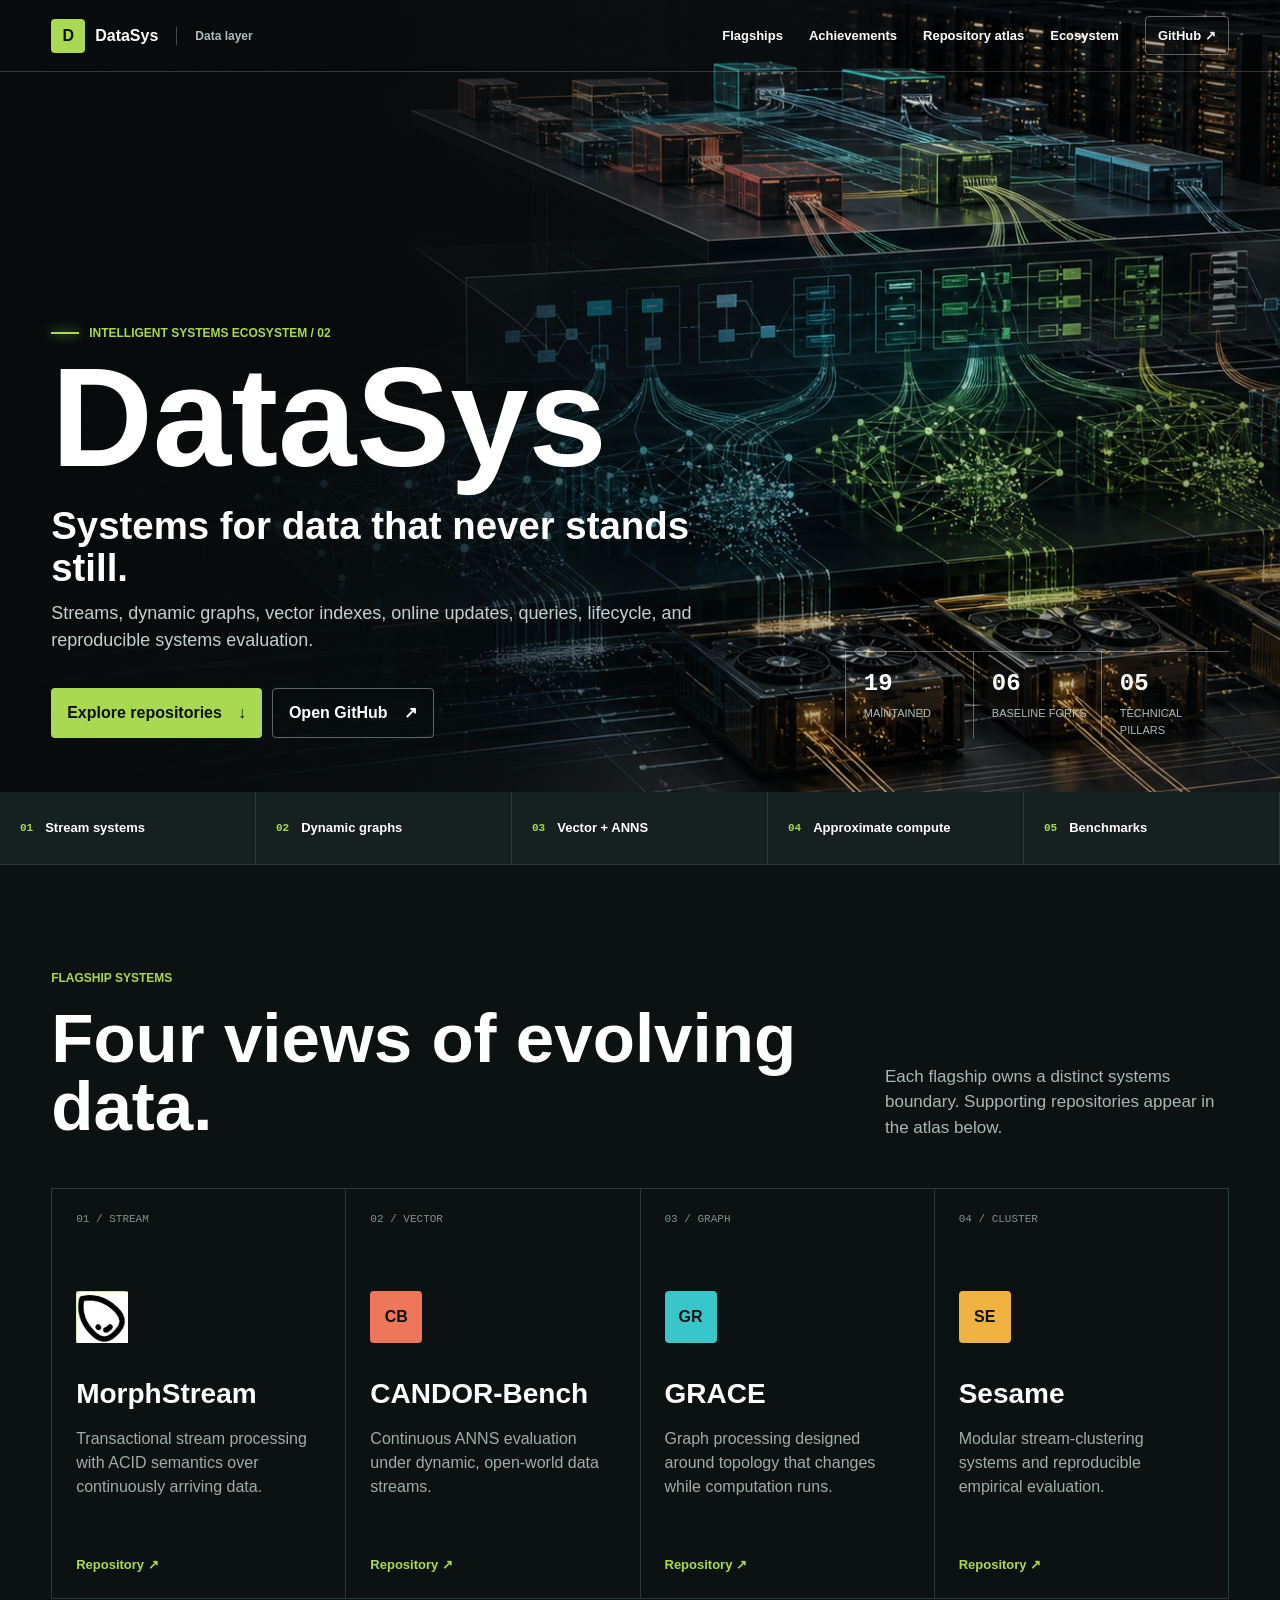
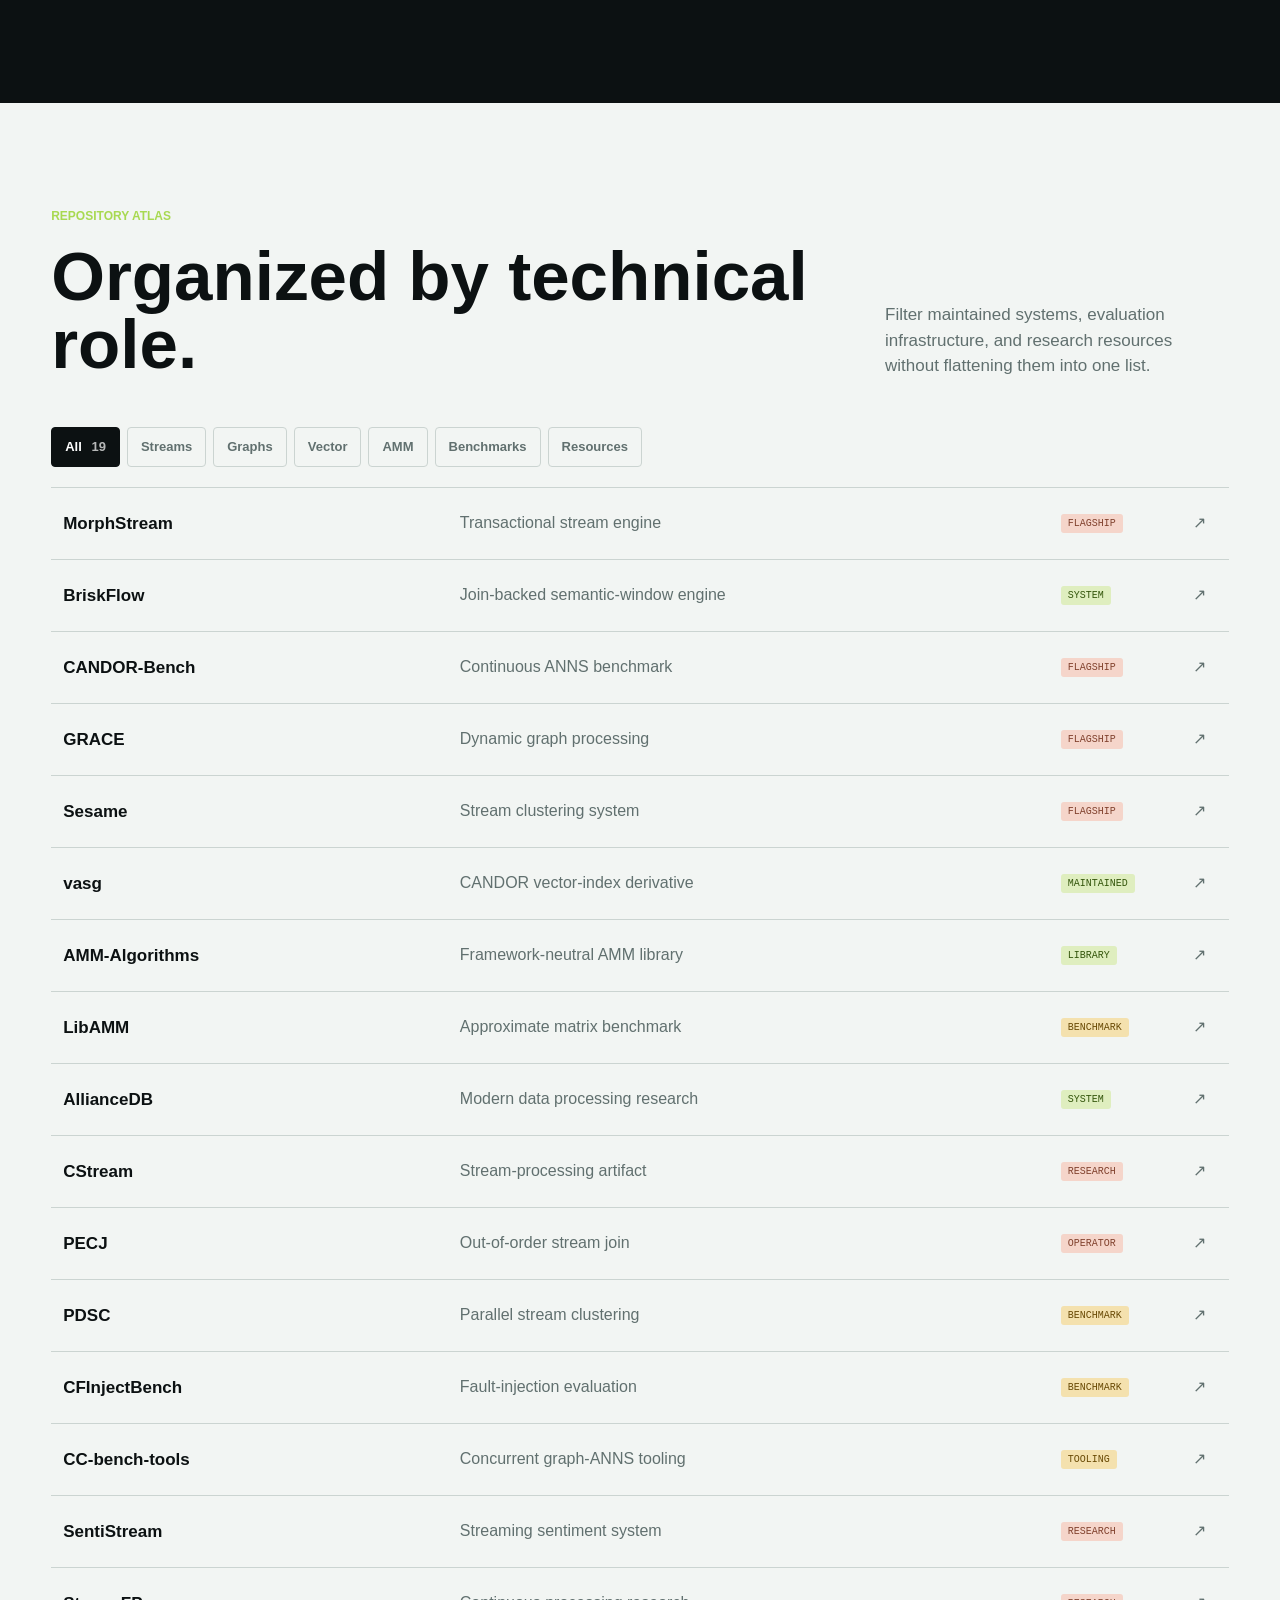
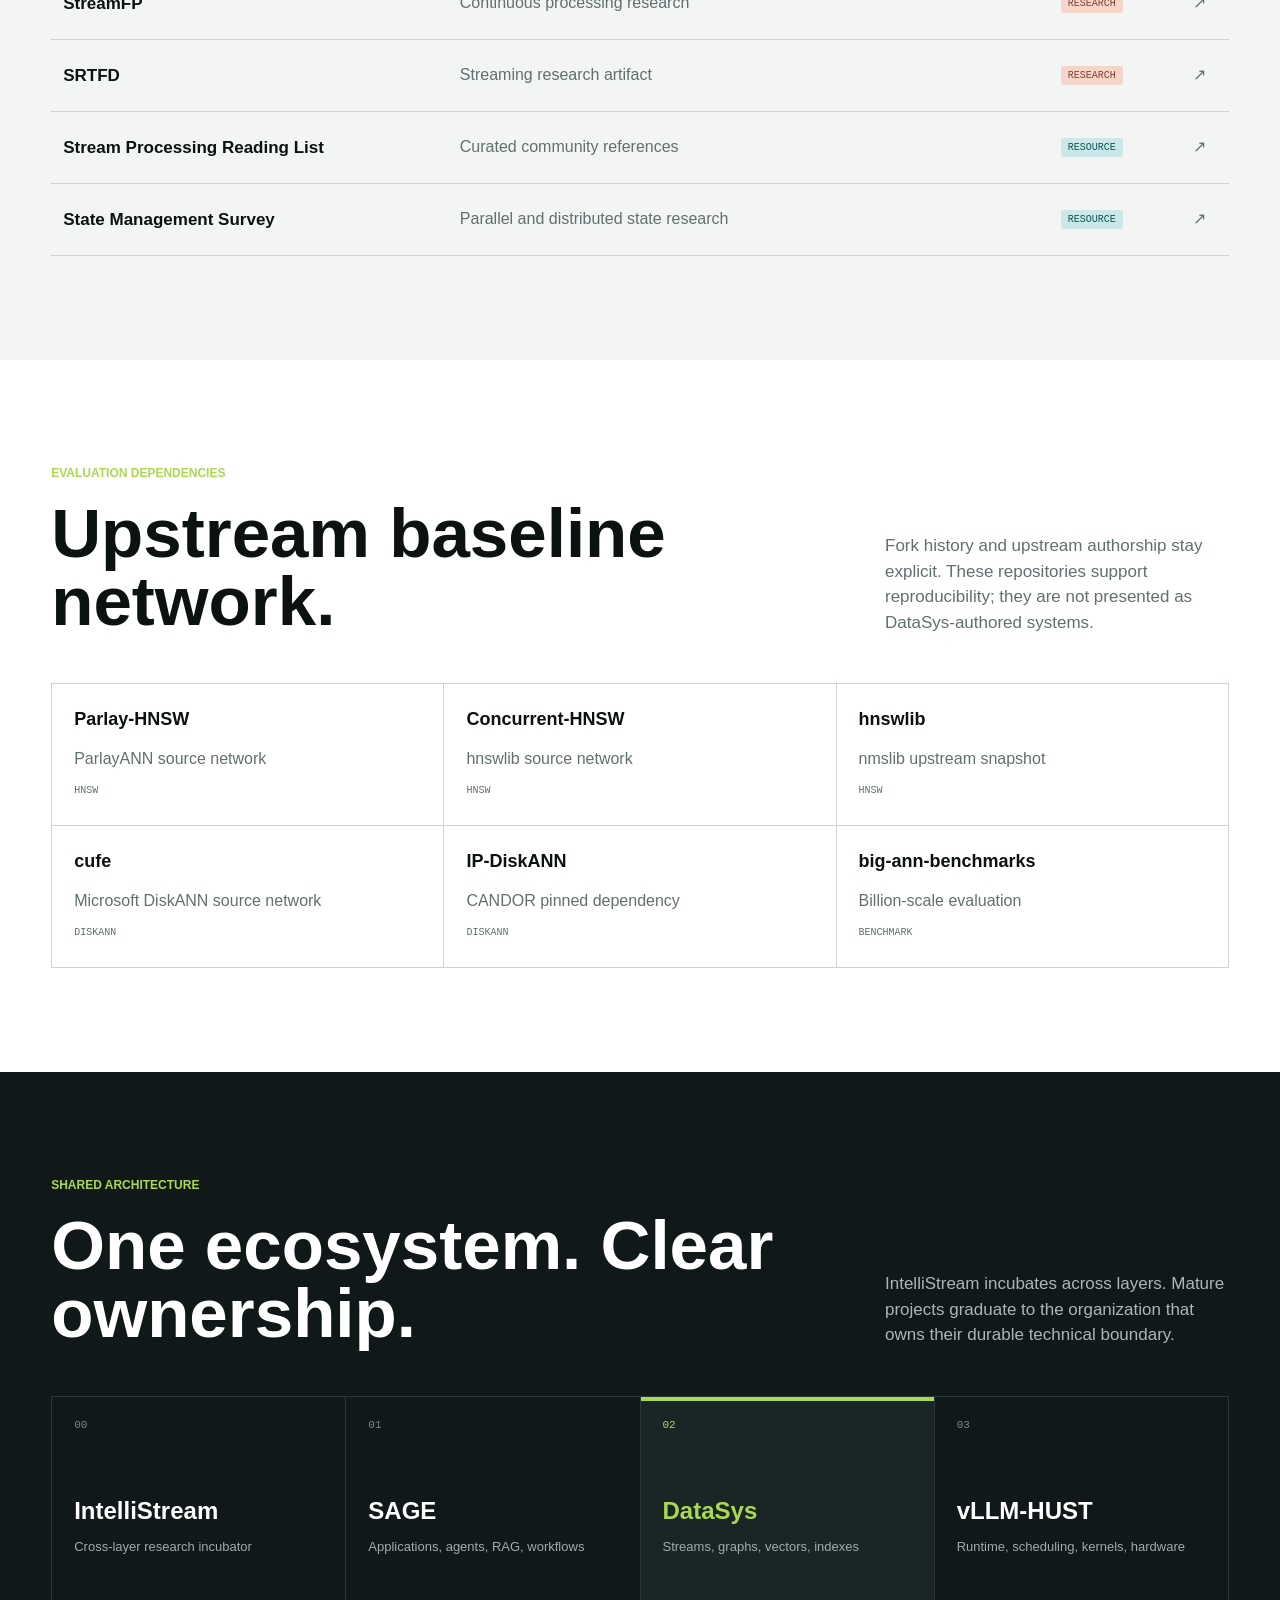
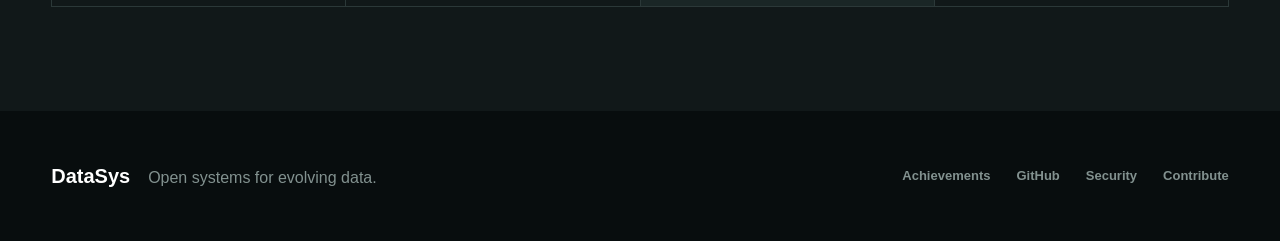
==== index.html @ 18f5db23 "feat: publish DataSys achievements" ====
<!doctype html>
<html lang="en">
<head>
  <meta charset="utf-8">
  <meta name="viewport" content="width=device-width, initial-scale=1">
  <meta name="description" content="DataSys develops open-source systems for continuously evolving data.">
  <meta property="og:url" content="https://datasys.sage.org.ai/">
  <meta property="og:image" content="https://datasys.sage.org.ai/assets/ecosystem-infrastructure.png">
  <title>DataSys | Systems for Evolving Data</title>
  <link rel="canonical" href="https://datasys.sage.org.ai/">
  <link rel="icon" href="favicon.svg" type="image/svg+xml">
  <link rel="stylesheet" href="styles.css?v=20260723">
</head>
<body class="portal portal-datasys">
  <header class="site-header">
    <a class="brand" href="#top" aria-label="DataSys home">
      <span class="brand-mark" aria-hidden="true">D</span>
      <span>DataSys</span>
      <small>Data layer</small>
    </a>
    <nav aria-label="Primary navigation">
      <a href="#flagships">Flagships</a>
      <a href="./achievements.html">Achievements</a>
      <a href="#directory">Repository atlas</a>
      <a href="#ecosystem">Ecosystem</a>
      <a class="nav-action" href="https://github.com/DataSysResearch">GitHub <span aria-hidden="true">↗</span></a>
    </nav>
  </header>

  <main id="top">
    <section class="hero" aria-labelledby="page-title">
      <img class="hero-media" src="assets/ecosystem-infrastructure.png" alt="" width="1944" height="809">
      <div class="hero-shade"></div>
      <div class="hero-copy">
        <p class="signal"><span></span> Intelligent systems ecosystem / 02</p>
        <h1 id="page-title">DataSys</h1>
        <p class="hero-kicker">Systems for data that never stands still.</p>
        <p class="hero-summary">Streams, dynamic graphs, vector indexes, online updates, queries, lifecycle, and reproducible systems evaluation.</p>
        <div class="hero-actions">
          <a class="button button-primary" href="#directory">Explore repositories <span aria-hidden="true">↓</span></a>
          <a class="button button-quiet" href="https://github.com/DataSysResearch">Open GitHub <span aria-hidden="true">↗</span></a>
        </div>
      </div>
      <dl class="hero-metrics" aria-label="Organization overview">
        <div><dt>19</dt><dd>maintained</dd></div>
        <div><dt>06</dt><dd>baseline forks</dd></div>
        <div><dt>05</dt><dd>technical pillars</dd></div>
      </dl>
    </section>

    <section class="scope-rail" aria-label="DataSys technical scope">
      <span data-code="01">Stream systems</span>
      <span data-code="02">Dynamic graphs</span>
      <span data-code="03">Vector + ANNS</span>
      <span data-code="04">Approximate compute</span>
      <span data-code="05">Benchmarks</span>
    </section>

    <section class="section section-dark" id="flagships">
      <div class="section-head">
        <div><p class="eyebrow">Flagship systems</p><h2>Four views of evolving data.</h2></div>
        <p>Each flagship owns a distinct systems boundary. Supporting repositories appear in the atlas below.</p>
      </div>
      <div class="flagship-grid">
        <a class="flagship" href="https://github.com/DataSysResearch/MorphStream">
          <span class="index">01 / STREAM</span>
          <div class="flagship-mark"><img src="assets/morphstream-logo.png" alt="" width="50" height="50"></div>
          <h3>MorphStream</h3>
          <p>Transactional stream processing with ACID semantics over continuously arriving data.</p>
          <span class="open">Repository ↗</span>
        </a>
        <a class="flagship" href="https://github.com/DataSysResearch/CANDOR-Bench">
          <span class="index">02 / VECTOR</span>
          <div class="flagship-mark">CB</div>
          <h3>CANDOR-Bench</h3>
          <p>Continuous ANNS evaluation under dynamic, open-world data streams.</p>
          <span class="open">Repository ↗</span>
        </a>
        <a class="flagship" href="https://github.com/DataSysResearch/GRACE">
          <span class="index">03 / GRAPH</span>
          <div class="flagship-mark">GR</div>
          <h3>GRACE</h3>
          <p>Graph processing designed around topology that changes while computation runs.</p>
          <span class="open">Repository ↗</span>
        </a>
        <a class="flagship" href="https://github.com/DataSysResearch/Sesame">
          <span class="index">04 / CLUSTER</span>
          <div class="flagship-mark">SE</div>
          <h3>Sesame</h3>
          <p>Modular stream-clustering systems and reproducible empirical evaluation.</p>
          <span class="open">Repository ↗</span>
        </a>
      </div>
    </section>

    <section class="section directory" id="directory">
      <div class="section-head">
        <div><p class="eyebrow">Repository atlas</p><h2>Organized by technical role.</h2></div>
        <p>Filter maintained systems, evaluation infrastructure, and research resources without flattening them into one list.</p>
      </div>
      <div class="filterbar" role="group" aria-label="Filter repositories">
        <button class="filter active" type="button" data-filter="all" aria-pressed="true">All <span>19</span></button>
        <button class="filter" type="button" data-filter="stream" aria-pressed="false">Streams</button>
        <button class="filter" type="button" data-filter="graph" aria-pressed="false">Graphs</button>
        <button class="filter" type="button" data-filter="vector" aria-pressed="false">Vector</button>
        <button class="filter" type="button" data-filter="compute" aria-pressed="false">AMM</button>
        <button class="filter" type="button" data-filter="benchmark" aria-pressed="false">Benchmarks</button>
        <button class="filter" type="button" data-filter="resource" aria-pressed="false">Resources</button>
      </div>
      <div class="repo-list" aria-live="polite">
        <a class="repo-row" data-categories="stream" href="https://github.com/DataSysResearch/MorphStream"><span class="repo-name">MorphStream</span><span class="repo-role">Transactional stream engine</span><span class="tag">flagship</span><span class="arrow">↗</span></a>
        <a class="repo-row" data-categories="stream vector" href="https://github.com/DataSysResearch/BriskFlow"><span class="repo-name">BriskFlow</span><span class="repo-role">Join-backed semantic-window engine</span><span class="tag tag-green">system</span><span class="arrow">↗</span></a>
        <a class="repo-row" data-categories="vector benchmark" href="https://github.com/DataSysResearch/CANDOR-Bench"><span class="repo-name">CANDOR-Bench</span><span class="repo-role">Continuous ANNS benchmark</span><span class="tag">flagship</span><span class="arrow">↗</span></a>
        <a class="repo-row" data-categories="graph" href="https://github.com/DataSysResearch/GRACE"><span class="repo-name">GRACE</span><span class="repo-role">Dynamic graph processing</span><span class="tag">flagship</span><span class="arrow">↗</span></a>
        <a class="repo-row" data-categories="stream benchmark" href="https://github.com/DataSysResearch/Sesame"><span class="repo-name">Sesame</span><span class="repo-role">Stream clustering system</span><span class="tag">flagship</span><span class="arrow">↗</span></a>
        <a class="repo-row" data-categories="vector benchmark" href="https://github.com/DataSysResearch/vasg"><span class="repo-name">vasg</span><span class="repo-role">CANDOR vector-index derivative</span><span class="tag tag-green">maintained</span><span class="arrow">↗</span></a>
        <a class="repo-row" data-categories="compute" href="https://github.com/DataSysResearch/AMM-Algorithms"><span class="repo-name">AMM-Algorithms</span><span class="repo-role">Framework-neutral AMM library</span><span class="tag tag-green">library</span><span class="arrow">↗</span></a>
        <a class="repo-row" data-categories="compute benchmark" href="https://github.com/DataSysResearch/LibAMM"><span class="repo-name">LibAMM</span><span class="repo-role">Approximate matrix benchmark</span><span class="tag tag-amber">benchmark</span><span class="arrow">↗</span></a>
        <a class="repo-row" data-categories="stream" href="https://github.com/DataSysResearch/AllianceDB"><span class="repo-name">AllianceDB</span><span class="repo-role">Modern data processing research</span><span class="tag tag-green">system</span><span class="arrow">↗</span></a>
        <a class="repo-row" data-categories="stream" href="https://github.com/DataSysResearch/CStream"><span class="repo-name">CStream</span><span class="repo-role">Stream-processing artifact</span><span class="tag">research</span><span class="arrow">↗</span></a>
        <a class="repo-row" data-categories="stream" href="https://github.com/DataSysResearch/PECJ"><span class="repo-name">PECJ</span><span class="repo-role">Out-of-order stream join</span><span class="tag">operator</span><span class="arrow">↗</span></a>
        <a class="repo-row" data-categories="stream benchmark" href="https://github.com/DataSysResearch/PDSC"><span class="repo-name">PDSC</span><span class="repo-role">Parallel stream clustering</span><span class="tag tag-amber">benchmark</span><span class="arrow">↗</span></a>
        <a class="repo-row" data-categories="benchmark" href="https://github.com/DataSysResearch/CFInjectBench"><span class="repo-name">CFInjectBench</span><span class="repo-role">Fault-injection evaluation</span><span class="tag tag-amber">benchmark</span><span class="arrow">↗</span></a>
        <a class="repo-row" data-categories="vector benchmark" href="https://github.com/DataSysResearch/CC-bench-tools"><span class="repo-name">CC-bench-tools</span><span class="repo-role">Concurrent graph-ANNS tooling</span><span class="tag tag-amber">tooling</span><span class="arrow">↗</span></a>
        <a class="repo-row" data-categories="stream benchmark" href="https://github.com/DataSysResearch/SentiStream"><span class="repo-name">SentiStream</span><span class="repo-role">Streaming sentiment system</span><span class="tag">research</span><span class="arrow">↗</span></a>
        <a class="repo-row" data-categories="stream" href="https://github.com/DataSysResearch/StreamFP"><span class="repo-name">StreamFP</span><span class="repo-role">Continuous processing research</span><span class="tag">research</span><span class="arrow">↗</span></a>
        <a class="repo-row" data-categories="stream" href="https://github.com/DataSysResearch/SRTFD"><span class="repo-name">SRTFD</span><span class="repo-role">Streaming research artifact</span><span class="tag">research</span><span class="arrow">↗</span></a>
        <a class="repo-row" data-categories="resource stream" href="https://github.com/DataSysResearch/StreamProcessing_ReadingList"><span class="repo-name">Stream Processing Reading List</span><span class="repo-role">Curated community references</span><span class="tag tag-cyan">resource</span><span class="arrow">↗</span></a>
        <a class="repo-row" data-categories="resource stream" href="https://github.com/DataSysResearch/parallel-distributed-state-management-survey"><span class="repo-name">State Management Survey</span><span class="repo-role">Parallel and distributed state research</span><span class="tag tag-cyan">resource</span><span class="arrow">↗</span></a>
      </div>
    </section>

    <section class="section baselines" id="baselines">
      <div class="section-head">
        <div><p class="eyebrow">Evaluation dependencies</p><h2>Upstream baseline network.</h2></div>
        <p>Fork history and upstream authorship stay explicit. These repositories support reproducibility; they are not presented as DataSys-authored systems.</p>
      </div>
      <div class="baseline-grid">
        <a href="https://github.com/DataSysResearch/Parlay-HNSW"><strong>Parlay-HNSW</strong><span>ParlayANN source network</span><em>HNSW</em></a>
        <a href="https://github.com/DataSysResearch/Concurrent-HNSW"><strong>Concurrent-HNSW</strong><span>hnswlib source network</span><em>HNSW</em></a>
        <a href="https://github.com/DataSysResearch/hnswlib"><strong>hnswlib</strong><span>nmslib upstream snapshot</span><em>HNSW</em></a>
        <a href="https://github.com/DataSysResearch/cufe"><strong>cufe</strong><span>Microsoft DiskANN source network</span><em>DiskANN</em></a>
        <a href="https://github.com/DataSysResearch/IP-DiskANN"><strong>IP-DiskANN</strong><span>CANDOR pinned dependency</span><em>DiskANN</em></a>
        <a href="https://github.com/DataSysResearch/big-ann-benchmarks"><strong>big-ann-benchmarks</strong><span>Billion-scale evaluation</span><em>Benchmark</em></a>
      </div>
    </section>

    <section class="section ecosystem" id="ecosystem">
      <div class="section-head">
        <div><p class="eyebrow">Shared architecture</p><h2>One ecosystem. Clear ownership.</h2></div>
        <p>IntelliStream incubates across layers. Mature projects graduate to the organization that owns their durable technical boundary.</p>
      </div>
      <div class="architecture">
        <a href="https://lab.sage.org.ai/"><span>00</span><strong>IntelliStream</strong><small>Cross-layer research incubator</small></a>
        <a href="https://sage.org.ai/"><span>01</span><strong>SAGE</strong><small>Applications, agents, RAG, workflows</small></a>
        <a class="active" href="#top"><span>02</span><strong>DataSys</strong><small>Streams, graphs, vectors, indexes</small></a>
        <a href="https://vllm-hust.sage.org.ai/"><span>03</span><strong>vLLM-HUST</strong><small>Runtime, scheduling, kernels, hardware</small></a>
      </div>
    </section>
  </main>

  <footer>
    <div><strong>DataSys</strong><span>Open systems for evolving data.</span></div>
    <nav aria-label="Footer navigation"><a href="./achievements.html">Achievements</a><a href="https://github.com/DataSysResearch">GitHub</a><a href="https://github.com/DataSysResearch/.github/blob/main/SECURITY.md">Security</a><a href="https://github.com/DataSysResearch/.github/blob/main/CONTRIBUTING.md">Contribute</a></nav>
  </footer>
  <script src="app.js"></script>
</body>
</html>
---- styles.css ----
:root {
  --ink: #0c1112;
  --panel: #12191a;
  --paper: #f2f5f3;
  --white: #ffffff;
  --muted: #61706f;
  --line: #cbd4d1;
  --dark-line: #2b3838;
  --cyan: #39c6ca;
  --green: #a8d951;
  --amber: #f0b341;
  --coral: #ee765a;
  --max: 1440px;
}

* { box-sizing: border-box; }
html { scroll-behavior: smooth; }
body { margin: 0; color: var(--ink); background: var(--paper); font-family: Inter, ui-sans-serif, -apple-system, BlinkMacSystemFont, "Segoe UI", sans-serif; font-size: 16px; line-height: 1.5; letter-spacing: 0; }
a { color: inherit; }
button, input { font: inherit; }

.site-header {
  position: absolute;
  inset: 0 0 auto;
  z-index: 20;
  min-height: 72px;
  padding: 0 max(4vw, calc((100vw - var(--max)) / 2));
  display: flex;
  align-items: center;
  justify-content: space-between;
  gap: 28px;
  color: var(--white);
  border-bottom: 1px solid rgba(255,255,255,.18);
}
.brand { display: flex; align-items: center; gap: 10px; color: inherit; font-weight: 800; text-decoration: none; }
.brand-mark { width: 34px; height: 34px; display: grid; place-items: center; color: var(--ink); background: var(--green); border-radius: 4px; }
.brand small { margin-left: 8px; padding-left: 18px; color: #aebdbc; border-left: 1px solid rgba(255,255,255,.25); font-size: 12px; font-weight: 600; }
.site-header nav, footer nav { display: flex; align-items: center; gap: 26px; }
.site-header nav a, footer nav a { color: inherit; font-size: 13px; font-weight: 700; text-decoration: none; }
.site-header nav a:hover, .site-header nav a:focus-visible { color: var(--green); }
.nav-action { padding: 9px 12px; border: 1px solid rgba(255,255,255,.35); border-radius: 4px; }

.hero { position: relative; min-height: min(820px, 88svh); padding: 140px max(4vw, calc((100vw - var(--max)) / 2)) 54px; display: grid; align-items: end; overflow: hidden; color: var(--white); background: var(--ink); }
.hero-media { position: absolute; inset: 0; width: 100%; height: 100%; object-fit: cover; object-position: center; }
.hero-shade { position: absolute; inset: 0; background: linear-gradient(90deg, rgba(7,11,12,.98) 0%, rgba(7,11,12,.82) 34%, rgba(7,11,12,.16) 72%, rgba(7,11,12,.42) 100%); }
.hero-copy { position: relative; z-index: 2; max-width: 760px; }
.signal, .eyebrow { margin: 0 0 18px; color: var(--green); font-size: 12px; font-weight: 850; text-transform: uppercase; }
.signal { display: flex; align-items: center; gap: 10px; }
.signal span { width: 28px; height: 2px; background: var(--green); box-shadow: 0 0 12px var(--green); }
h1, h2, h3, p { letter-spacing: 0; }
h1 { margin: 0; font-size: clamp(72px, 11vw, 166px); line-height: .82; }
.hero-kicker { margin: 30px 0 12px; max-width: 680px; font-size: clamp(25px, 3vw, 42px); font-weight: 700; line-height: 1.08; }
.hero-summary { margin: 0; max-width: 650px; color: #c4d0cf; font-size: 18px; }
.hero-actions { margin-top: 34px; display: flex; gap: 10px; flex-wrap: wrap; }
.button { min-height: 46px; padding: 12px 16px; display: inline-flex; align-items: center; gap: 16px; border-radius: 4px; font-weight: 800; text-decoration: none; }
.button-primary { color: var(--ink); background: var(--green); }
.button-primary:hover { background: var(--white); }
.button-quiet { color: var(--white); border: 1px solid rgba(255,255,255,.36); }
.button-quiet:hover { border-color: var(--green); }
.hero-metrics { position: absolute; z-index: 2; right: max(4vw, calc((100vw - var(--max)) / 2)); bottom: 54px; margin: 0; display: grid; grid-template-columns: repeat(3, 128px); border-top: 1px solid rgba(255,255,255,.35); }
.hero-metrics div { padding: 14px 0 0 18px; border-left: 1px solid rgba(255,255,255,.35); }
.hero-metrics dt { font-family: ui-monospace, SFMono-Regular, Menlo, monospace; font-size: 24px; font-weight: 750; }
.hero-metrics dd { margin: 3px 0 0; color: #aebdbc; font-size: 11px; text-transform: uppercase; }

.scope-rail { display: grid; grid-template-columns: repeat(5, minmax(0,1fr)); color: var(--white); background: #162021; border-bottom: 1px solid var(--dark-line); }
.scope-rail span { min-height: 72px; padding: 17px 20px; display: flex; align-items: center; gap: 12px; border-right: 1px solid var(--dark-line); font-size: 13px; font-weight: 750; }
.scope-rail span::before { content: attr(data-code); color: var(--green); font-family: ui-monospace, SFMono-Regular, Menlo, monospace; font-size: 11px; }

.section { padding: 104px max(4vw, calc((100vw - var(--max)) / 2)); }
.section-dark { color: var(--white); background: var(--ink); }
.section-head { margin-bottom: 48px; display: grid; grid-template-columns: minmax(0, 1.6fr) minmax(260px, .7fr); gap: 48px; align-items: end; }
.section-head h2 { margin: 0; max-width: 900px; font-size: clamp(38px, 5.4vw, 78px); line-height: .98; }
.section-head > p { margin: 0; color: var(--muted); font-size: 17px; }
.section-dark .section-head > p, .ecosystem .section-head > p { color: #a9b8b6; }

.page-hero {
  min-height: 520px;
  padding: 150px max(4vw, calc((100vw - var(--max)) / 2)) 72px;
  display: flex;
  align-items: end;
  color: var(--white);
  background:
    linear-gradient(90deg, rgba(7,11,12,.98), rgba(7,11,12,.72)),
    url("assets/ecosystem-infrastructure.png") center / cover;
}
.page-hero-copy { max-width: 920px; }
.page-hero h1 { margin: 0; font-size: clamp(58px, 9vw, 126px); line-height: .88; }
.page-hero p:last-child { max-width: 720px; color: #c4d0cf; font-size: 19px; }
.achievement-list { border-top: 1px solid var(--line); }
.achievement-entry { display: grid; grid-template-columns: 160px minmax(0, 1fr) 190px; gap: 32px; padding: 34px 0; border-bottom: 1px solid var(--line); }
.achievement-meta { color: var(--muted); font: 12px ui-monospace, SFMono-Regular, Menlo, monospace; text-transform: uppercase; }
.achievement-copy h2 { margin: 0 0 12px; max-width: 980px; font-size: clamp(28px, 4vw, 52px); line-height: 1.04; }
.achievement-copy p { margin: 8px 0 0; color: var(--muted); }
.achievement-status { justify-self: end; }
.achievement-status span { display: inline-flex; padding: 8px 10px; border: 1px solid #87a43e; border-radius: 3px; color: #33470b; background: #dff1b9; font-size: 12px; font-weight: 850; text-transform: uppercase; }
.achievement-links { margin-top: 20px; display: flex; gap: 16px; flex-wrap: wrap; }
.achievement-links a { font-weight: 800; text-decoration-thickness: 1px; text-underline-offset: 4px; }

.flagship-grid { display: grid; grid-template-columns: repeat(4, minmax(0,1fr)); border-top: 1px solid var(--dark-line); border-left: 1px solid var(--dark-line); }
.flagship { min-height: 410px; padding: 24px; display: flex; flex-direction: column; border-right: 1px solid var(--dark-line); border-bottom: 1px solid var(--dark-line); text-decoration: none; transition: background .2s ease; }
.flagship:hover { background: #172222; }
.flagship .index { color: #7f9290; font: 11px ui-monospace, SFMono-Regular, Menlo, monospace; }
.flagship-mark { width: 52px; height: 52px; margin: 66px 0 30px; display: grid; place-items: center; color: var(--ink); background: var(--green); border-radius: 4px; font-weight: 850; }
.flagship:nth-child(2) .flagship-mark { background: var(--coral); }
.flagship:nth-child(3) .flagship-mark { background: var(--cyan); }
.flagship:nth-child(4) .flagship-mark { background: var(--amber); }
.flagship-mark img { width: 100%; height: 100%; object-fit: contain; filter: grayscale(1); }
.flagship h3 { margin: 0 0 12px; font-size: 28px; }
.flagship p { margin: 0; color: #9fadaa; }
.flagship .open { margin-top: auto; padding-top: 28px; color: var(--green); font-size: 13px; font-weight: 800; }

.directory { background: var(--paper); }
.filterbar { margin-bottom: 20px; display: flex; gap: 7px; flex-wrap: wrap; }
.filter { min-height: 40px; padding: 8px 13px; color: var(--muted); background: transparent; border: 1px solid var(--line); border-radius: 4px; font-size: 13px; font-weight: 800; cursor: pointer; }
.filter span { margin-left: 6px; color: inherit; opacity: .7; }
.filter:hover, .filter:focus-visible, .filter.active { color: var(--white); background: var(--ink); border-color: var(--ink); }
.repo-list { border-top: 1px solid var(--line); }
.repo-row { min-height: 72px; padding: 15px 12px; display: grid; grid-template-columns: minmax(220px,1.1fr) minmax(260px,1.7fr) 110px 24px; gap: 22px; align-items: center; border-bottom: 1px solid var(--line); text-decoration: none; }
.repo-row:hover { background: var(--white); }
.repo-row[hidden] { display: none; }
.repo-name { font-size: 17px; font-weight: 800; }
.repo-role { color: var(--muted); }
.tag { width: max-content; padding: 4px 7px; color: #81422e; background: #f5d5ca; border-radius: 3px; font: 10px ui-monospace, SFMono-Regular, Menlo, monospace; text-transform: uppercase; }
.tag-green { color: #34560c; background: #dfeebf; }
.tag-amber { color: #694a05; background: #f4e1ae; }
.tag-cyan { color: #105456; background: #c9e8e7; }
.arrow { color: var(--muted); }

.baselines { background: var(--white); }
.baseline-grid { display: grid; grid-template-columns: repeat(3,minmax(0,1fr)); border-top: 1px solid var(--line); border-left: 1px solid var(--line); }
.baseline-grid a { min-height: 142px; padding: 22px; display: grid; grid-template-columns: 1fr auto; gap: 6px 18px; border-right: 1px solid var(--line); border-bottom: 1px solid var(--line); text-decoration: none; }
.baseline-grid a:hover { background: #eef4f1; }
.baseline-grid strong { font-size: 18px; }
.baseline-grid span { grid-column: 1 / -1; color: var(--muted); }
.baseline-grid em { color: var(--muted); font: normal 10px ui-monospace, SFMono-Regular, Menlo, monospace; text-transform: uppercase; }

.ecosystem { color: var(--white); background: #111819; }
.architecture { display: grid; grid-template-columns: repeat(4,minmax(0,1fr)); border-top: 1px solid var(--dark-line); border-left: 1px solid var(--dark-line); }
.architecture a { min-height: 210px; padding: 22px; display: flex; flex-direction: column; border-right: 1px solid var(--dark-line); border-bottom: 1px solid var(--dark-line); text-decoration: none; }
.architecture a:hover, .architecture .active { background: #1a2626; }
.architecture span { color: #778986; font: 11px ui-monospace, SFMono-Regular, Menlo, monospace; }
.architecture strong { margin-top: 62px; font-size: 24px; }
.architecture small { margin-top: 8px; color: #9fadaa; font-size: 13px; }
.architecture .active { box-shadow: inset 0 4px var(--green); }
.architecture .active span, .architecture .active strong { color: var(--green); }

footer { min-height: 130px; padding: 34px max(4vw, calc((100vw - var(--max)) / 2)); display: flex; align-items: center; justify-content: space-between; gap: 28px; color: var(--white); background: #080d0e; }
footer > div { display: flex; align-items: baseline; gap: 18px; }
footer strong { font-size: 20px; }
footer span, footer nav { color: #82918f; }

@media (max-width: 1000px) {
  .site-header nav a:not(.nav-action) { display: none; }
  .hero-metrics { position: relative; right: auto; bottom: auto; margin-top: 46px; }
  .hero { align-content: end; }
  .scope-rail { grid-template-columns: repeat(3,minmax(0,1fr)); }
  .flagship-grid { grid-template-columns: repeat(2,minmax(0,1fr)); }
  .baseline-grid { grid-template-columns: repeat(2,minmax(0,1fr)); }
  .architecture { grid-template-columns: repeat(2,minmax(0,1fr)); }
}

@media (max-width: 680px) {
  .site-header { min-height: 64px; }
  .brand small { display: none; }
  .hero { min-height: 820px; padding-top: 112px; }
  .hero-media { object-position: 62% center; }
  .hero-shade { background: rgba(7,11,12,.72); }
  h1 { font-size: 68px; }
  .page-hero-copy { width: auto; max-width: calc(100vw - 32px); min-width: 0; }
  .page-hero h1 { font-size: 54px; }
  .hero-kicker { font-size: 27px; }
  .hero-summary { font-size: 16px; }
  .hero-metrics { grid-template-columns: repeat(3,minmax(0,1fr)); }
  .hero-metrics div { padding-left: 10px; }
  .hero-metrics dt { font-size: 20px; }
  .scope-rail { grid-template-columns: 1fr 1fr; }
  .scope-rail span { min-height: 58px; padding: 14px; }
  .section { padding-top: 74px; padding-bottom: 74px; }
  .section-head { grid-template-columns: 1fr; gap: 22px; }
  .section-head h2 { font-size: 40px; }
  .flagship-grid, .baseline-grid, .architecture { grid-template-columns: 1fr; }
  .flagship { min-height: 330px; }
  .flagship-mark { margin-top: 38px; }
  .repo-row { min-height: 92px; grid-template-columns: 1fr auto; gap: 6px 12px; }
  .repo-role { grid-column: 1 / -1; grid-row: 2; }
  .repo-row .tag { grid-column: 1; grid-row: 3; }
  .repo-row .arrow { grid-column: 2; grid-row: 1; }
  .achievement-entry { grid-template-columns: 1fr; gap: 14px; }
  .achievement-status { justify-self: start; }
  footer { align-items: flex-start; flex-direction: column; }
  footer > div { align-items: flex-start; flex-direction: column; gap: 4px; }
}

@media (prefers-reduced-motion: reduce) { html { scroll-behavior: auto; } }
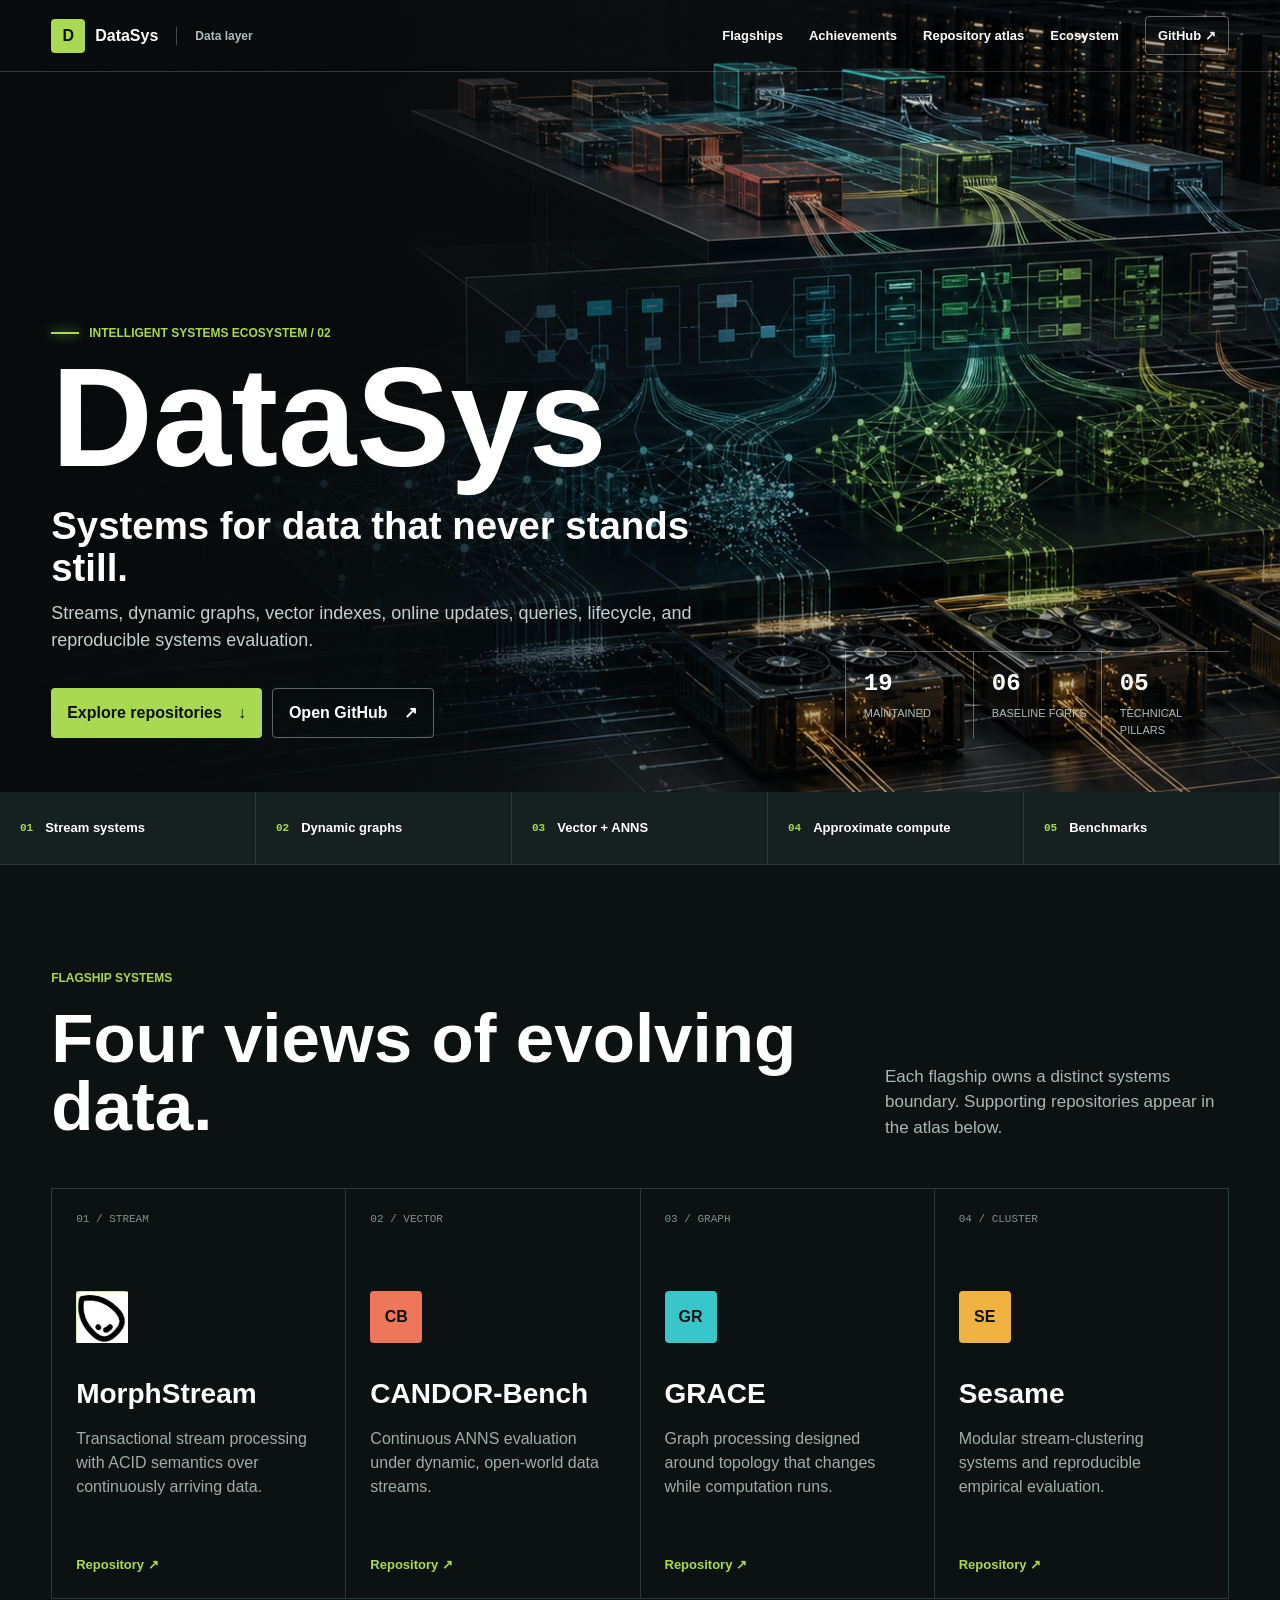
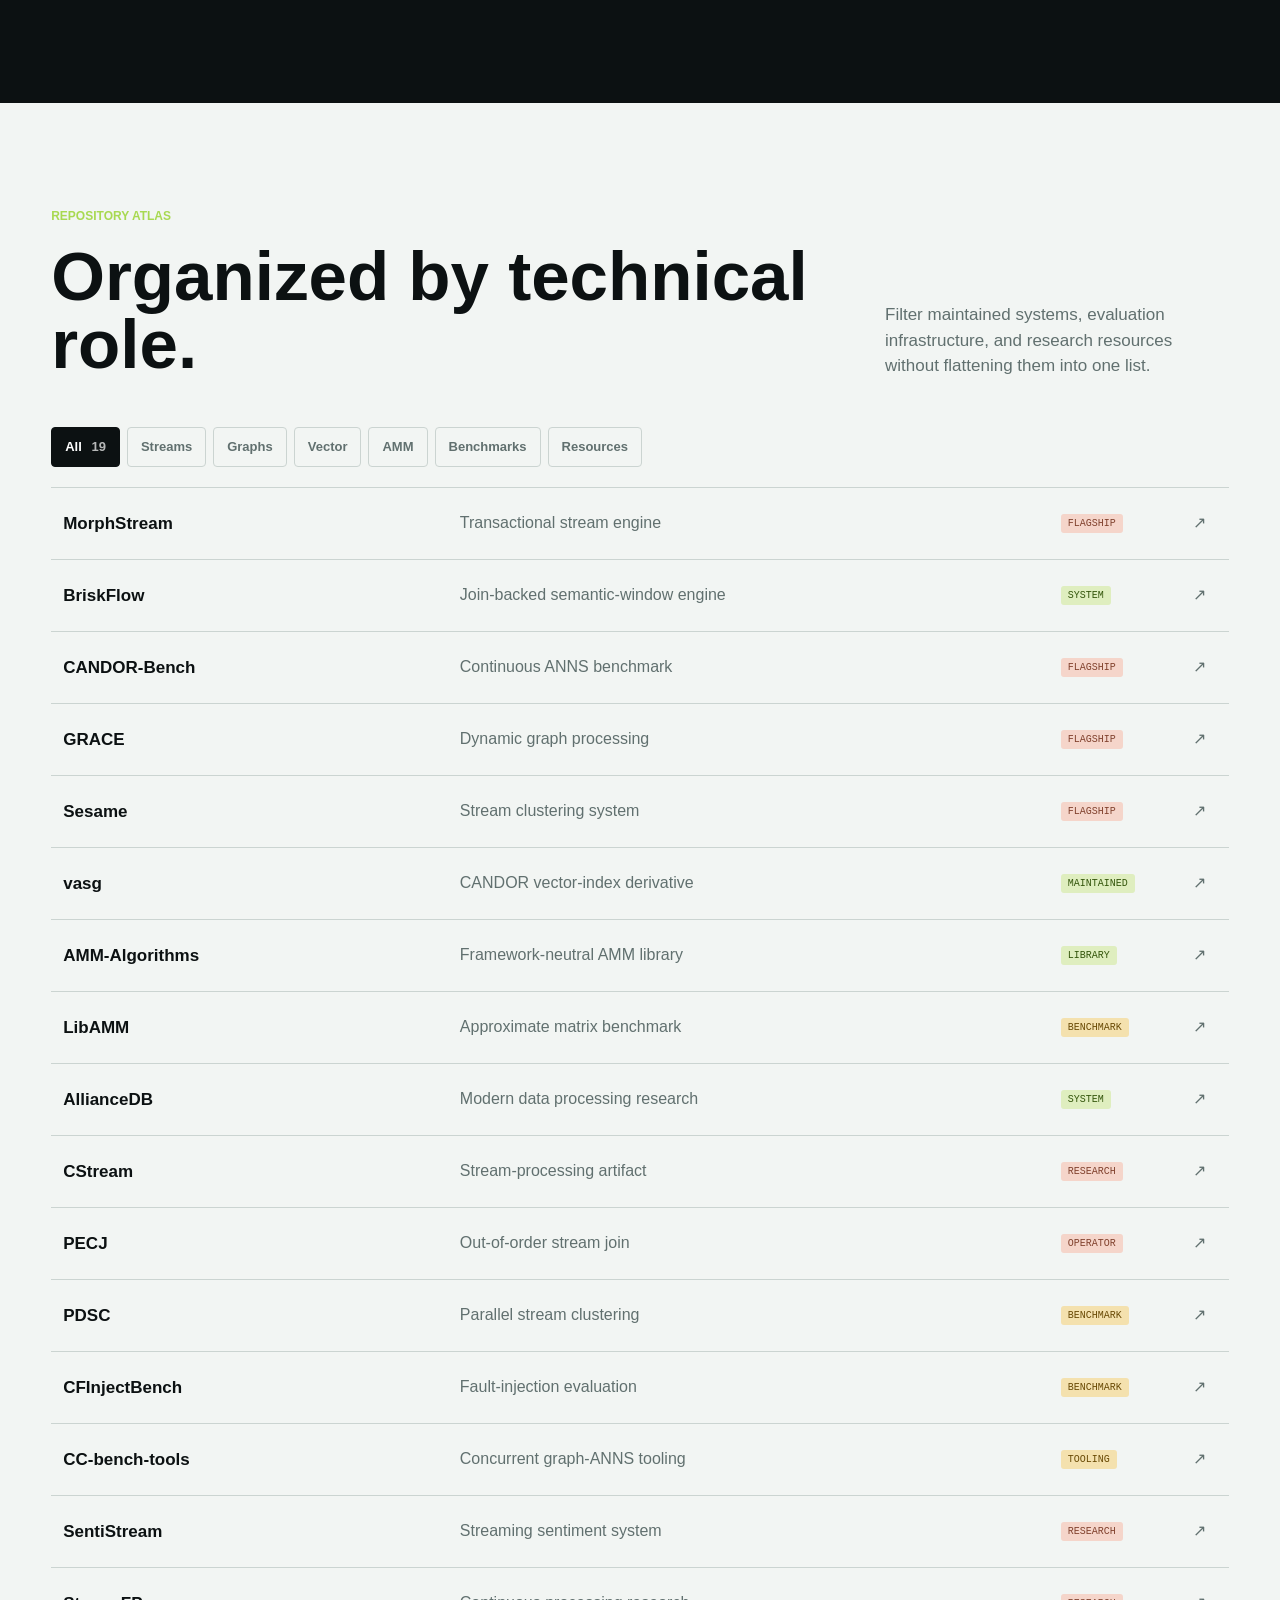
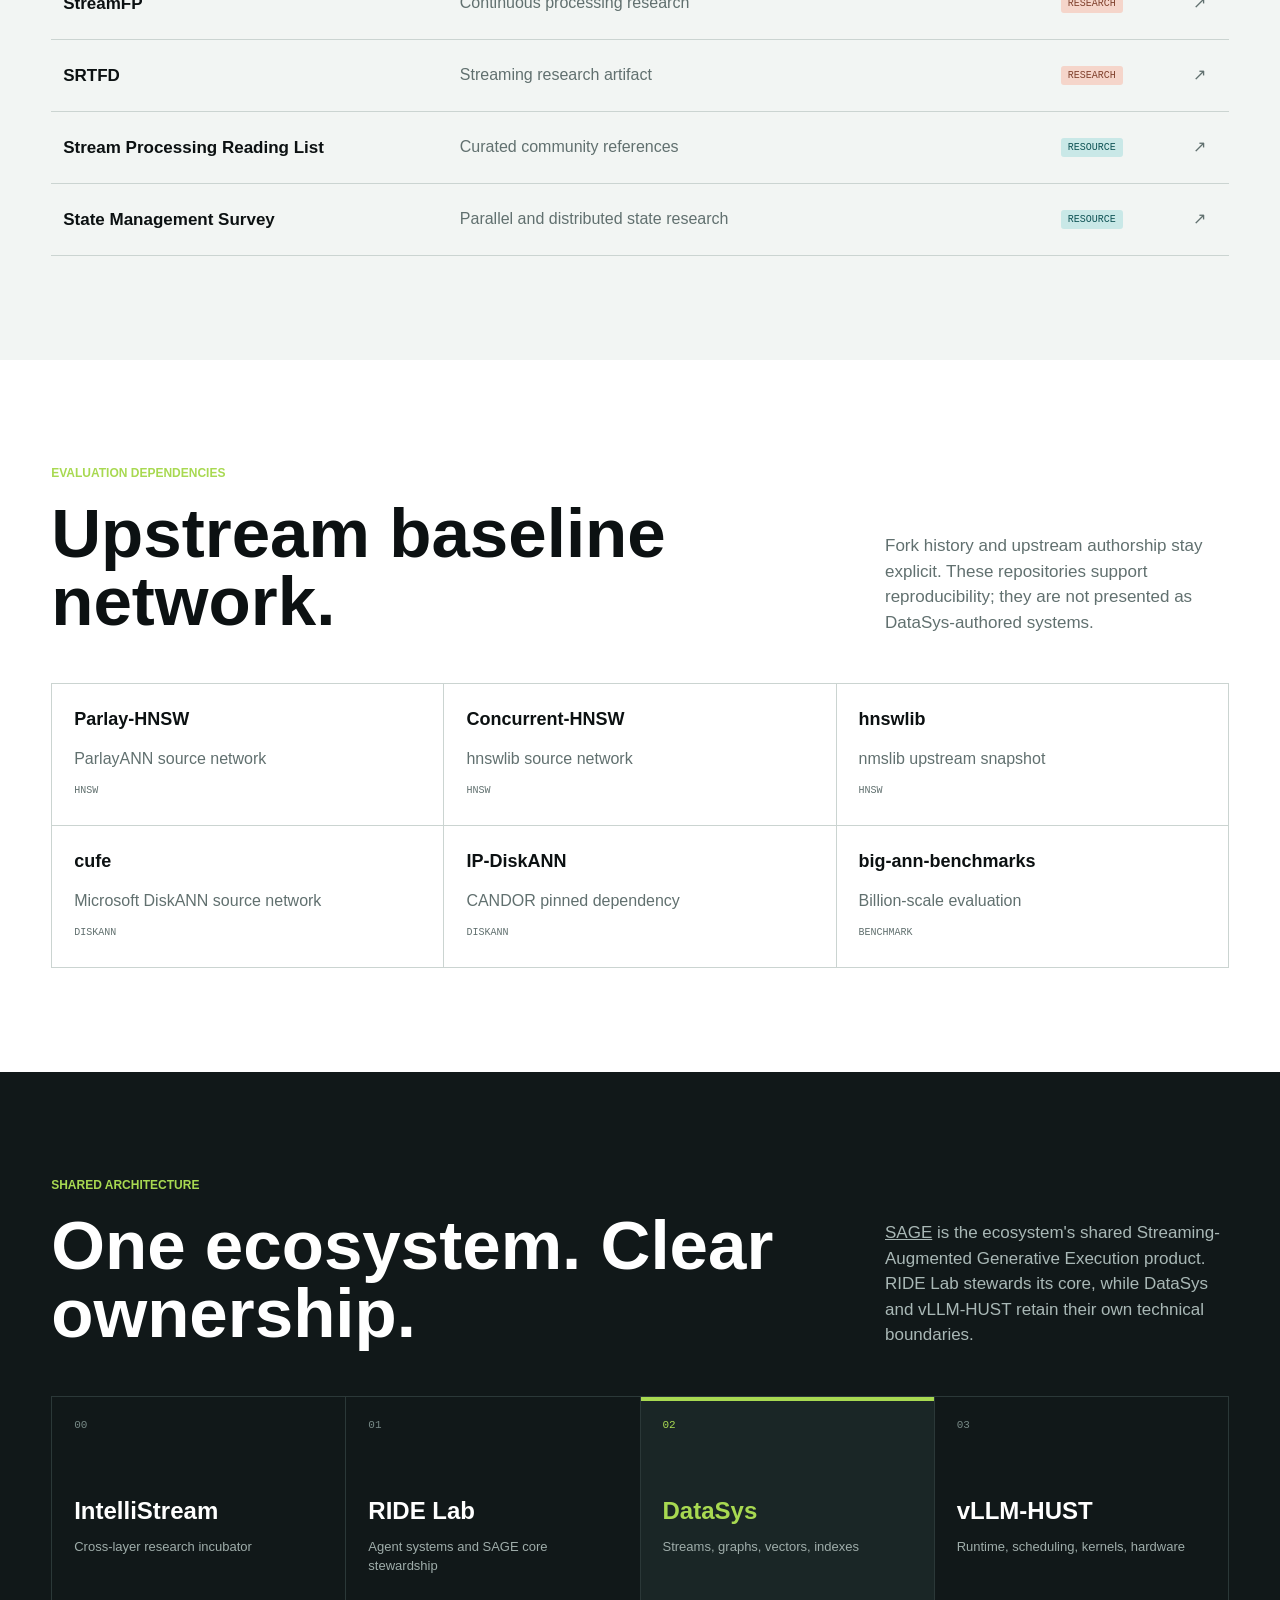
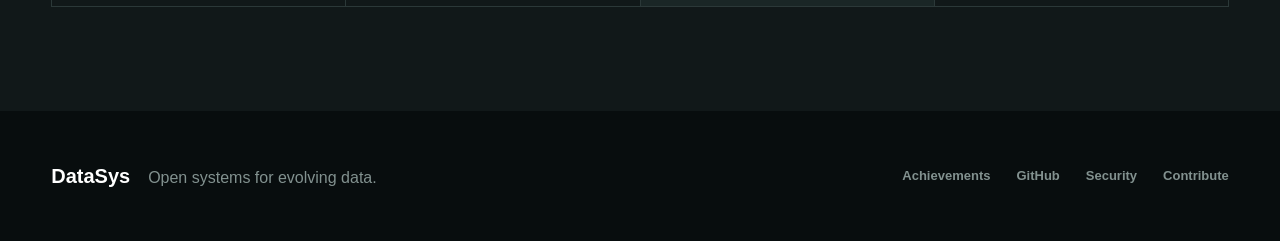
==== commit d8b08b42: "Present SAGE as shared ecosystem product" ====
--- a/index.html
+++ b/index.html
@@ -9,7 +9,7 @@
   <title>DataSys | Systems for Evolving Data</title>
   <link rel="canonical" href="https://datasys.sage.org.ai/">
   <link rel="icon" href="favicon.svg" type="image/svg+xml">
-  <link rel="stylesheet" href="styles.css?v=20260723">
+  <link rel="stylesheet" href="styles.css?v=mobile-navigation-20260723">
 </head>
 <body class="portal portal-datasys">
   <header class="site-header">
@@ -26,6 +26,12 @@
       <a class="nav-action" href="https://github.com/DataSysResearch">GitHub <span aria-hidden="true">↗</span></a>
     </nav>
   </header>
+  <nav class="mobile-nav" aria-label="Mobile navigation">
+    <a class="active" href="#top">Overview</a>
+    <a href="#flagships">Flagships</a>
+    <a href="./achievements.html">Publications</a>
+    <a href="https://github.com/DataSysResearch">GitHub <span aria-hidden="true">↗</span></a>
+  </nav>
 
   <main id="top">
     <section class="hero" aria-labelledby="page-title">
@@ -148,11 +154,11 @@
     <section class="section ecosystem" id="ecosystem">
       <div class="section-head">
         <div><p class="eyebrow">Shared architecture</p><h2>One ecosystem. Clear ownership.</h2></div>
-        <p>IntelliStream incubates across layers. Mature projects graduate to the organization that owns their durable technical boundary.</p>
+        <p><a href="https://sage.org.ai/">SAGE</a> is the ecosystem's shared Streaming-Augmented Generative Execution product. RIDE Lab stewards its core, while DataSys and vLLM-HUST retain their own technical boundaries.</p>
       </div>
       <div class="architecture">
         <a href="https://lab.sage.org.ai/"><span>00</span><strong>IntelliStream</strong><small>Cross-layer research incubator</small></a>
-        <a href="https://sage.org.ai/"><span>01</span><strong>SAGE</strong><small>Applications, agents, RAG, workflows</small></a>
+        <a href="https://ride-lab.github.io/"><span>01</span><strong>RIDE Lab</strong><small>Agent systems and SAGE core stewardship</small></a>
         <a class="active" href="#top"><span>02</span><strong>DataSys</strong><small>Streams, graphs, vectors, indexes</small></a>
         <a href="https://vllm-hust.sage.org.ai/"><span>03</span><strong>vLLM-HUST</strong><small>Runtime, scheduling, kernels, hardware</small></a>
       </div>
--- a/styles.css
+++ b/styles.css
@@ -39,6 +39,7 @@
 .site-header nav a, footer nav a { color: inherit; font-size: 13px; font-weight: 700; text-decoration: none; }
 .site-header nav a:hover, .site-header nav a:focus-visible { color: var(--green); }
 .nav-action { padding: 9px 12px; border: 1px solid rgba(255,255,255,.35); border-radius: 4px; }
+.mobile-nav { display: none; }
 
 .hero { position: relative; min-height: min(820px, 88svh); padding: 140px max(4vw, calc((100vw - var(--max)) / 2)) 54px; display: grid; align-items: end; overflow: hidden; color: var(--white); background: var(--ink); }
 .hero-media { position: absolute; inset: 0; width: 100%; height: 100%; object-fit: cover; object-position: center; }
@@ -46,7 +47,7 @@
 .hero-copy { position: relative; z-index: 2; max-width: 760px; }
 .signal, .eyebrow { margin: 0 0 18px; color: var(--green); font-size: 12px; font-weight: 850; text-transform: uppercase; }
 .signal { display: flex; align-items: center; gap: 10px; }
-.signal span { width: 28px; height: 2px; background: var(--green); box-shadow: 0 0 12px var(--green); }
+.signal > span:first-child { width: 28px; height: 2px; flex: 0 0 28px; background: var(--green); box-shadow: 0 0 12px var(--green); }
 h1, h2, h3, p { letter-spacing: 0; }
 h1 { margin: 0; font-size: clamp(72px, 11vw, 166px); line-height: .82; }
 .hero-kicker { margin: 30px 0 12px; max-width: 680px; font-size: clamp(25px, 3vw, 42px); font-weight: 700; line-height: 1.08; }
@@ -95,6 +96,20 @@
 .achievement-status span { display: inline-flex; padding: 8px 10px; border: 1px solid #87a43e; border-radius: 3px; color: #33470b; background: #dff1b9; font-size: 12px; font-weight: 850; text-transform: uppercase; }
 .achievement-links { margin-top: 20px; display: flex; gap: 16px; flex-wrap: wrap; }
 .achievement-links a { font-weight: 800; text-decoration-thickness: 1px; text-underline-offset: 4px; }
+.language-toggle { min-height: 38px; padding: 7px 11px; border: 1px solid #52615f; border-radius: 4px; color: var(--white); background: transparent; font: inherit; font-size: 12px; font-weight: 850; cursor: pointer; }
+.language-toggle:hover, .language-toggle:focus-visible { color: var(--ink); background: var(--green); border-color: var(--green); }
+.publication-release-line { margin: 34px 0 62px; display: grid; grid-template-columns: repeat(4,minmax(0,1fr)); border-top: 1px solid var(--line); border-left: 1px solid var(--line); }
+.publication-release-line a { min-height: 124px; padding: 22px; display: grid; align-content: center; gap: 4px; border-right: 1px solid var(--line); border-bottom: 1px solid var(--line); text-decoration: none; }
+.publication-release-line a:hover { background: var(--white); }
+.publication-release-line span { color: var(--muted); font: 12px ui-monospace, SFMono-Regular, Menlo, monospace; }
+.publication-release-line strong { font-size: 30px; }
+.publication-release-line small { color: var(--muted); }
+.publication-year { scroll-margin-top: 94px; }
+.publication-year + .publication-year { margin-top: 82px; }
+.publication-year-heading { display: grid; grid-template-columns: 160px minmax(0,1fr); gap: 32px; align-items: end; margin-bottom: 20px; }
+.publication-year-heading span { color: var(--green-dark); font: 700 22px ui-monospace, SFMono-Regular, Menlo, monospace; }
+.publication-year-heading h2 { margin: 0; font-size: 30px; }
+.achievement-copy h3 { margin: 0 0 12px; max-width: 980px; font-size: 28px; line-height: 1.16; }
 
 .flagship-grid { display: grid; grid-template-columns: repeat(4, minmax(0,1fr)); border-top: 1px solid var(--dark-line); border-left: 1px solid var(--dark-line); }
 .flagship { min-height: 410px; padding: 24px; display: flex; flex-direction: column; border-right: 1px solid var(--dark-line); border-bottom: 1px solid var(--dark-line); text-decoration: none; transition: background .2s ease; }
@@ -151,6 +166,40 @@
 
 @media (max-width: 1000px) {
   .site-header nav a:not(.nav-action) { display: none; }
+  .site-header .nav-action { display: none; }
+  .mobile-nav {
+    position: absolute;
+    z-index: 19;
+    top: 72px;
+    left: 0;
+    right: 0;
+    min-height: 48px;
+    padding: 0 max(4vw, 16px);
+    display: grid;
+    grid-template-columns: repeat(4, minmax(0, 1fr));
+    color: #aebdbc;
+    background: rgba(7,11,12,.94);
+    border-bottom: 1px solid rgba(255,255,255,.18);
+    backdrop-filter: blur(14px);
+  }
+  .mobile-nav a {
+    min-width: 0;
+    min-height: 48px;
+    display: flex;
+    align-items: center;
+    justify-content: center;
+    gap: 4px;
+    color: inherit;
+    border-bottom: 2px solid transparent;
+    font-size: 12px;
+    font-weight: 800;
+    text-decoration: none;
+    white-space: nowrap;
+  }
+  .mobile-nav a:hover, .mobile-nav a:focus-visible, .mobile-nav .active {
+    color: var(--white);
+    border-bottom-color: var(--green);
+  }
   .hero-metrics { position: relative; right: auto; bottom: auto; margin-top: 46px; }
   .hero { align-content: end; }
   .scope-rail { grid-template-columns: repeat(3,minmax(0,1fr)); }
@@ -161,6 +210,7 @@
 
 @media (max-width: 680px) {
   .site-header { min-height: 64px; }
+  .mobile-nav { top: 64px; }
   .brand small { display: none; }
   .hero { min-height: 820px; padding-top: 112px; }
   .hero-media { object-position: 62% center; }
@@ -187,8 +237,12 @@
   .repo-row .arrow { grid-column: 2; grid-row: 1; }
   .achievement-entry { grid-template-columns: 1fr; gap: 14px; }
   .achievement-status { justify-self: start; }
+  .publication-release-line { grid-template-columns: repeat(2,minmax(0,1fr)); }
+  .publication-year-heading { grid-template-columns: 1fr; gap: 6px; }
+  .achievement-copy h3 { font-size: 23px; overflow-wrap: anywhere; }
   footer { align-items: flex-start; flex-direction: column; }
   footer > div { align-items: flex-start; flex-direction: column; gap: 4px; }
+  footer nav { flex-wrap: wrap; gap: 14px 20px; }
 }
 
 @media (prefers-reduced-motion: reduce) { html { scroll-behavior: auto; } }
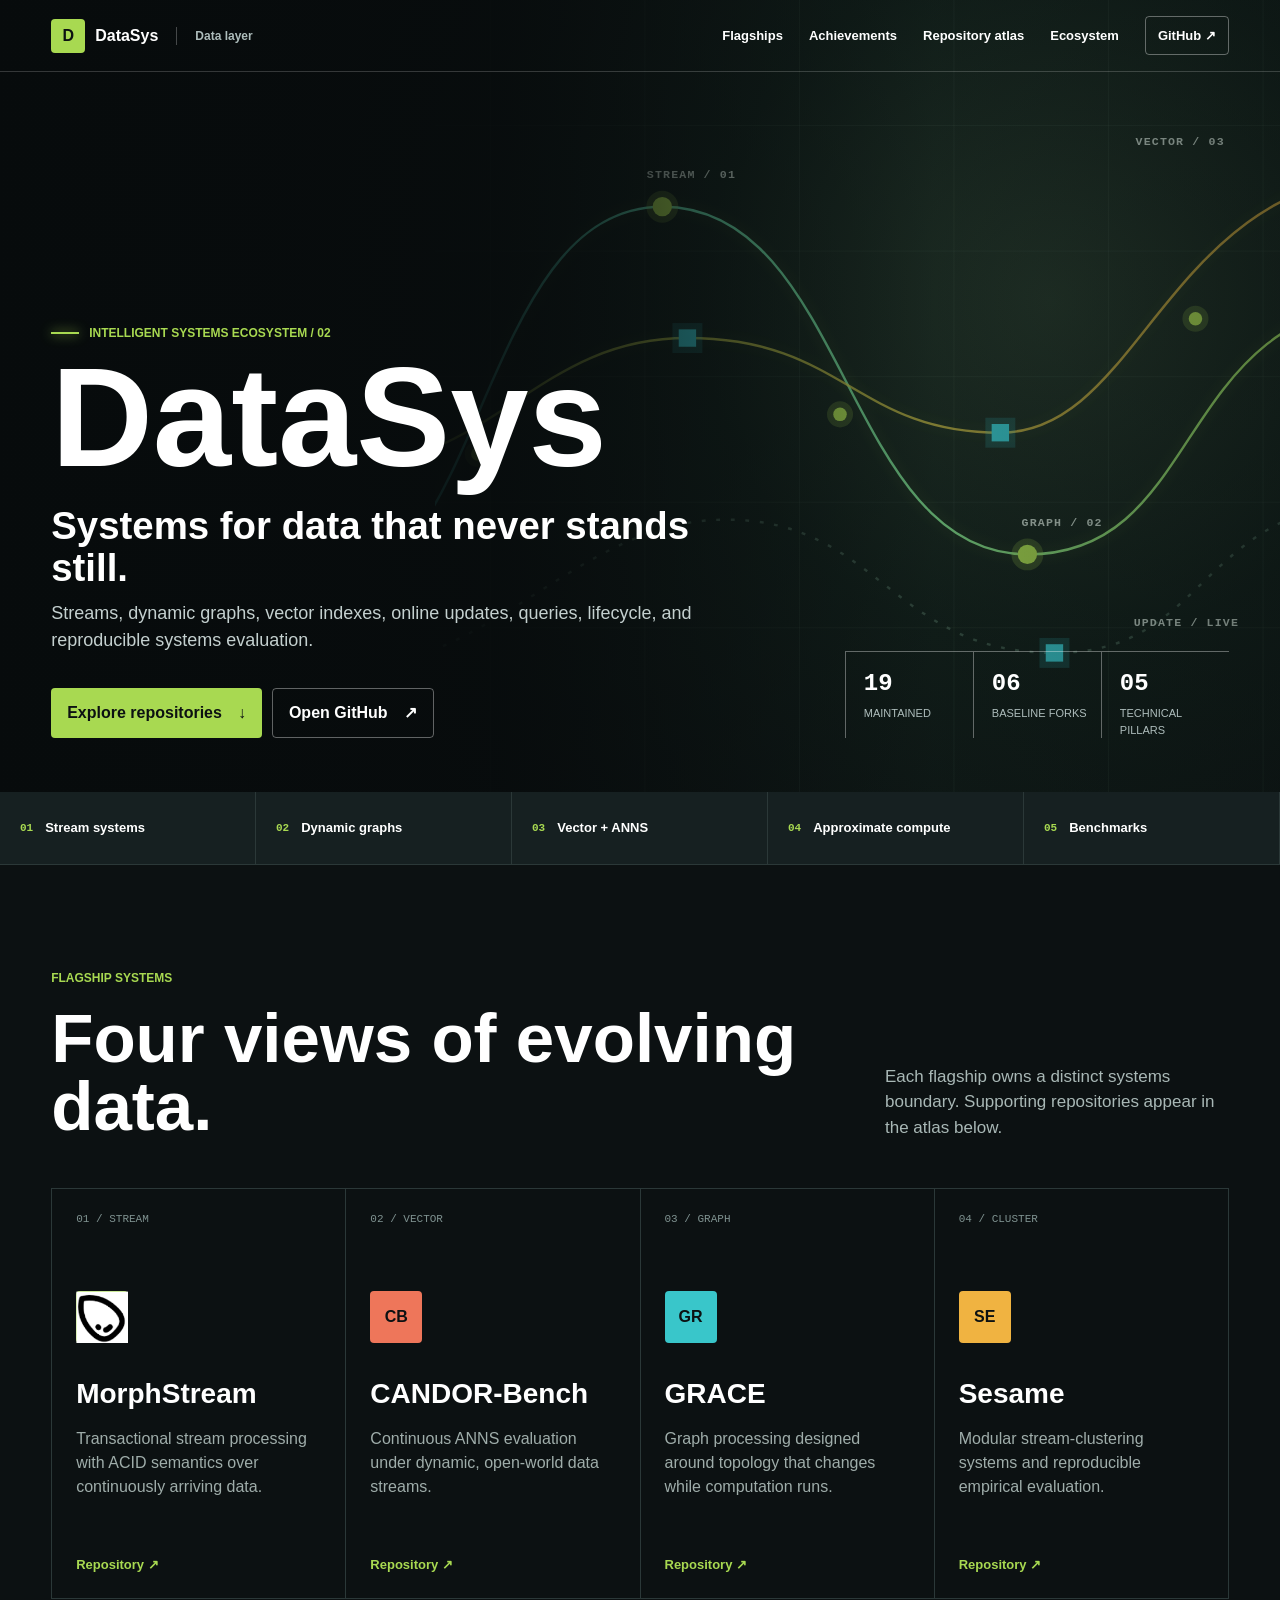
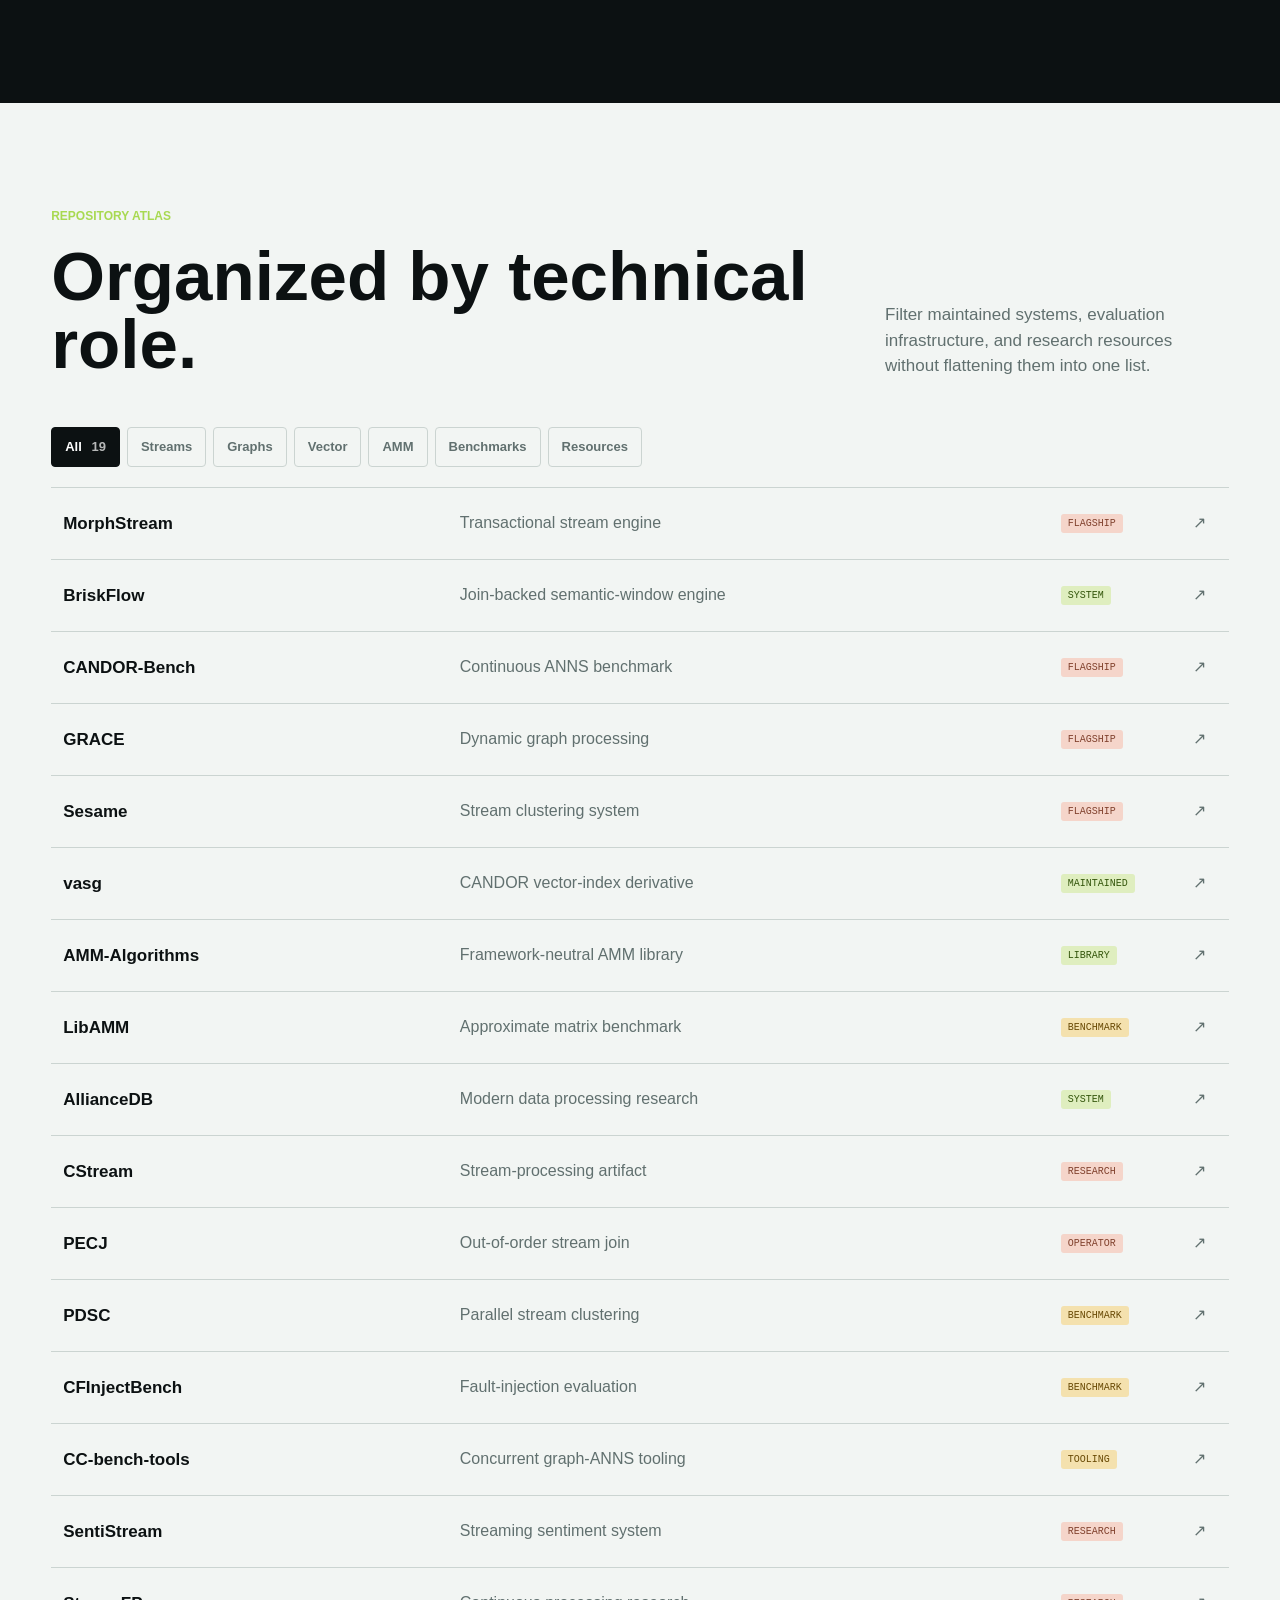
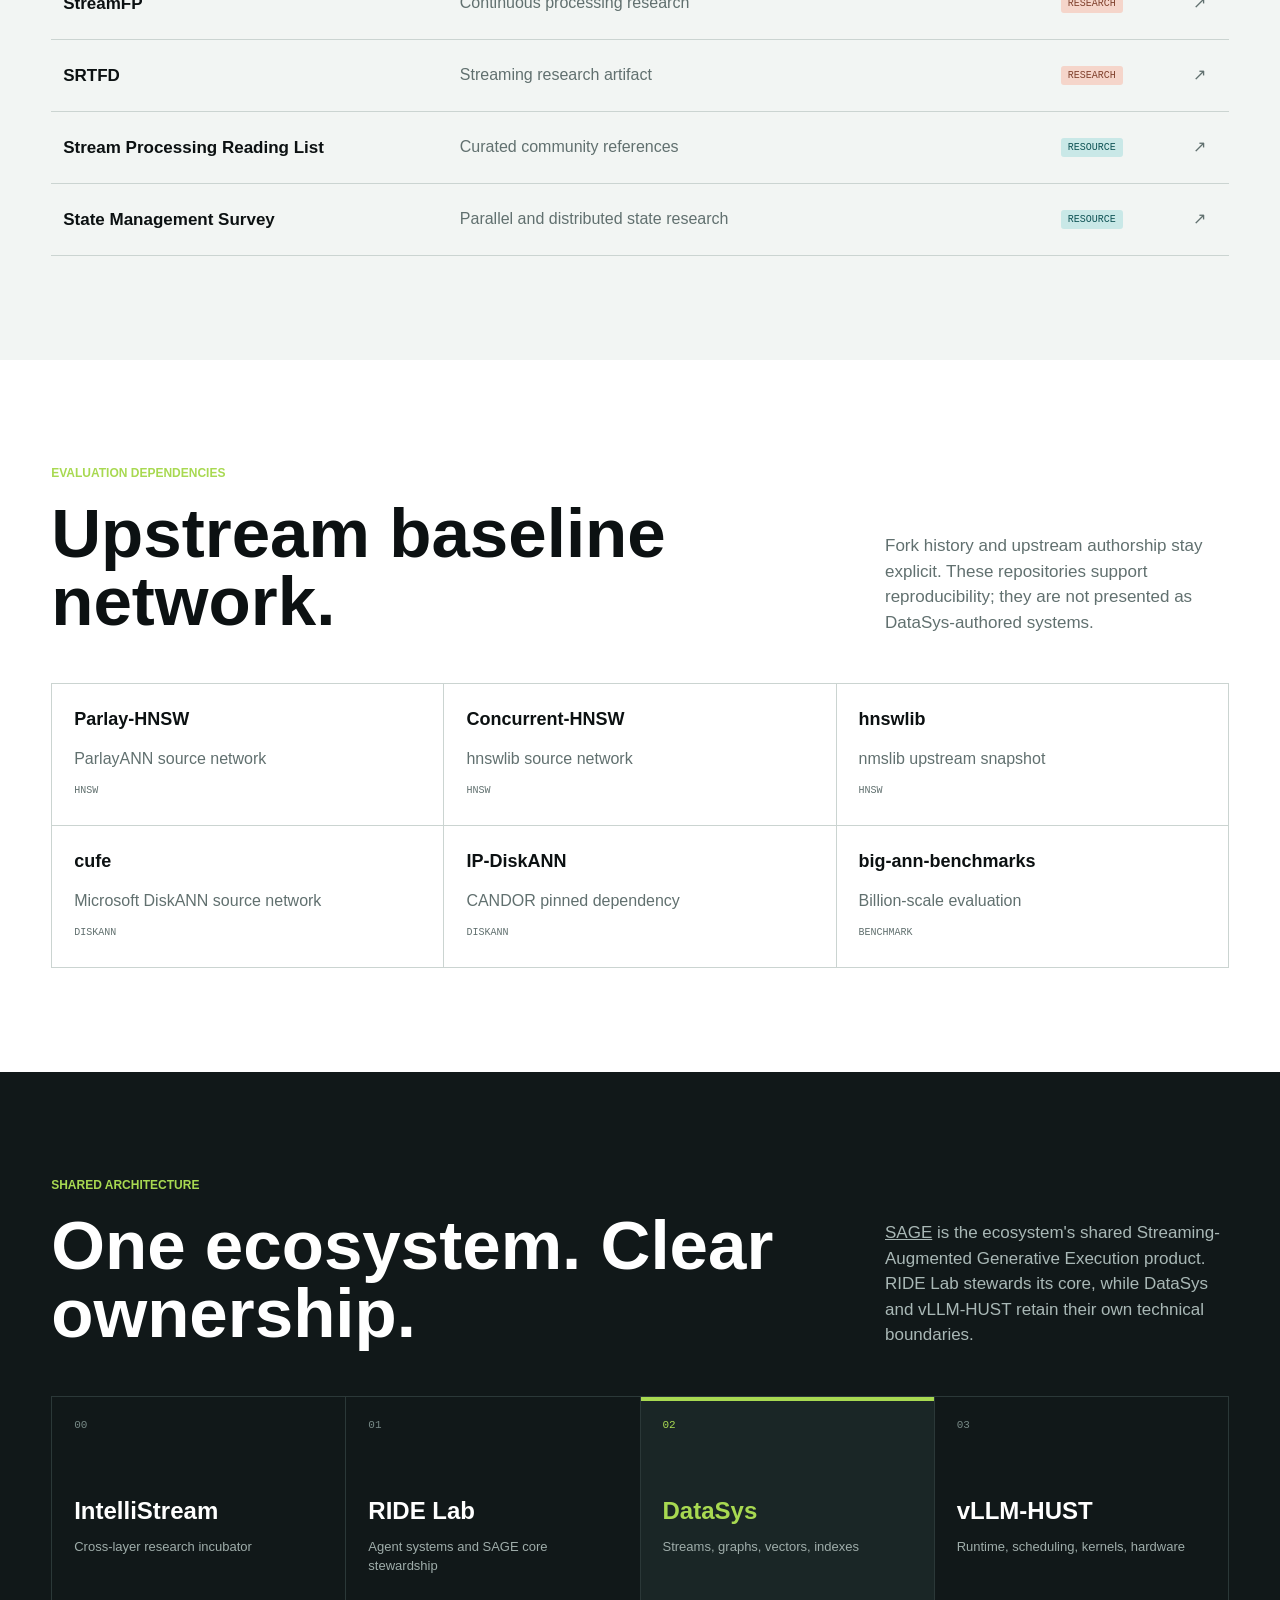
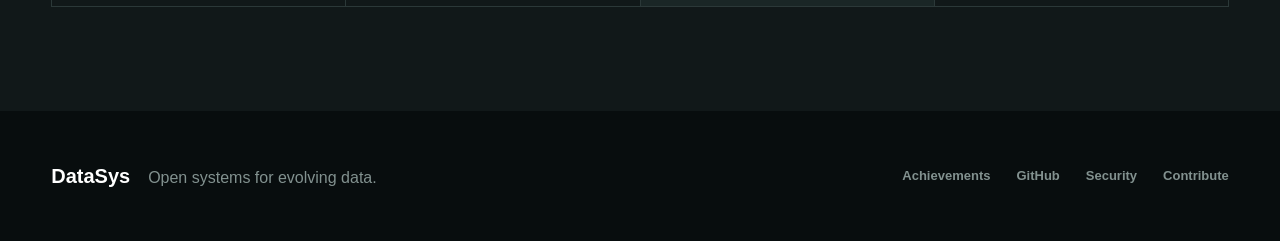
==== commit 0dc89569: "Give DataSys a distinct dataflow hero" ====
--- a/index.html
+++ b/index.html
@@ -35,7 +35,23 @@
 
   <main id="top">
     <section class="hero" aria-labelledby="page-title">
-      <img class="hero-media" src="assets/ecosystem-infrastructure.png" alt="" width="1944" height="809">
+      <div class="dataflow-visual" aria-hidden="true">
+        <svg viewBox="0 0 1040 820" preserveAspectRatio="xMidYMid slice">
+          <defs>
+            <linearGradient id="data-stream-a" x1="0" y1="0" x2="1" y2="0"><stop stop-color="#39c6ca"/><stop offset="1" stop-color="#a8d951"/></linearGradient>
+            <linearGradient id="data-stream-b" x1="0" y1="0" x2="1" y2="0"><stop stop-color="#a8d951"/><stop offset="1" stop-color="#f0b341"/></linearGradient>
+          </defs>
+          <g class="dataflow-grid"><path d="M0 130H1040M0 260H1040M0 390H1040M0 520H1040M0 650H1040M140 0V820M300 0V820M460 0V820M620 0V820M780 0V820M940 0V820"/></g>
+          <g class="dataflow-stream stream-a" stroke="url(#data-stream-a)"><path d="M-40 616C136 616 126 214 318 214S506 574 696 574 842 310 1090 310"/></g>
+          <g class="dataflow-stream stream-b" stroke="url(#data-stream-b)"><path d="M-40 488C146 488 182 350 344 350S518 448 668 448 838 178 1090 178"/></g>
+          <g class="dataflow-stream stream-c"><path d="M-40 698C144 698 226 538 384 538S556 676 724 676 866 514 1090 514"/></g>
+          <g class="dataflow-pulses">
+            <circle cx="127" cy="470" r="7"/><circle cx="318" cy="214" r="10"/><circle cx="502" cy="429" r="7"/><circle cx="696" cy="574" r="10"/><circle cx="870" cy="330" r="7"/>
+            <rect x="335" y="341" width="18" height="18"/><rect x="659" y="439" width="18" height="18"/><rect x="715" y="667" width="18" height="18"/>
+          </g>
+          <g class="dataflow-labels"><text x="302" y="184">STREAM / 01</text><text x="690" y="545">GRAPH / 02</text><text x="808" y="150">VECTOR / 03</text><text x="806" y="648">UPDATE / LIVE</text></g>
+        </svg>
+      </div>
       <div class="hero-shade"></div>
       <div class="hero-copy">
         <p class="signal"><span></span> Intelligent systems ecosystem / 02</p>
--- a/styles.css
+++ b/styles.css
@@ -42,8 +42,17 @@
 .mobile-nav { display: none; }
 
 .hero { position: relative; min-height: min(820px, 88svh); padding: 140px max(4vw, calc((100vw - var(--max)) / 2)) 54px; display: grid; align-items: end; overflow: hidden; color: var(--white); background: var(--ink); }
-.hero-media { position: absolute; inset: 0; width: 100%; height: 100%; object-fit: cover; object-position: center; }
-.hero-shade { position: absolute; inset: 0; background: linear-gradient(90deg, rgba(7,11,12,.98) 0%, rgba(7,11,12,.82) 34%, rgba(7,11,12,.16) 72%, rgba(7,11,12,.42) 100%); }
+.hero::before { content: ""; position: absolute; inset: 0; background: radial-gradient(circle at 82% 38%, #24362a 0, #12201b 30%, var(--ink) 68%); }
+.dataflow-visual { position: absolute; inset: 0 0 0 34%; opacity: .92; }
+.dataflow-visual svg { width: 100%; height: 100%; }
+.dataflow-grid path { fill: none; stroke: #83a38f; stroke-width: 1; opacity: .1; }
+.dataflow-stream { fill: none; stroke-width: 2.5; filter: drop-shadow(0 0 7px rgba(168,217,81,.24)); }
+.dataflow-stream.stream-b { opacity: .76; }
+.dataflow-stream.stream-c path { stroke: #587a68; opacity: .56; stroke-dasharray: 4 11; }
+.dataflow-pulses circle, .dataflow-pulses rect { fill: var(--green); stroke: rgba(168,217,81,.22); stroke-width: 13; }
+.dataflow-pulses rect { fill: var(--cyan); stroke: rgba(57,198,202,.2); }
+.dataflow-labels { fill: #bbcbc1; font: 700 12px ui-monospace, SFMono-Regular, Menlo, monospace; letter-spacing: 1.2px; }
+.hero-shade { position: absolute; inset: 0; background: linear-gradient(90deg, rgba(7,11,12,.99) 0%, rgba(7,11,12,.9) 38%, rgba(7,11,12,.2) 73%, rgba(7,11,12,.38) 100%); }
 .hero-copy { position: relative; z-index: 2; max-width: 760px; }
 .signal, .eyebrow { margin: 0 0 18px; color: var(--green); font-size: 12px; font-weight: 850; text-transform: uppercase; }
 .signal { display: flex; align-items: center; gap: 10px; }
@@ -213,7 +222,7 @@
   .mobile-nav { top: 64px; }
   .brand small { display: none; }
   .hero { min-height: 820px; padding-top: 112px; }
-  .hero-media { object-position: 62% center; }
+  .dataflow-visual { left: 19%; opacity: .52; }
   .hero-shade { background: rgba(7,11,12,.72); }
   h1 { font-size: 68px; }
   .page-hero-copy { width: auto; max-width: calc(100vw - 32px); min-width: 0; }
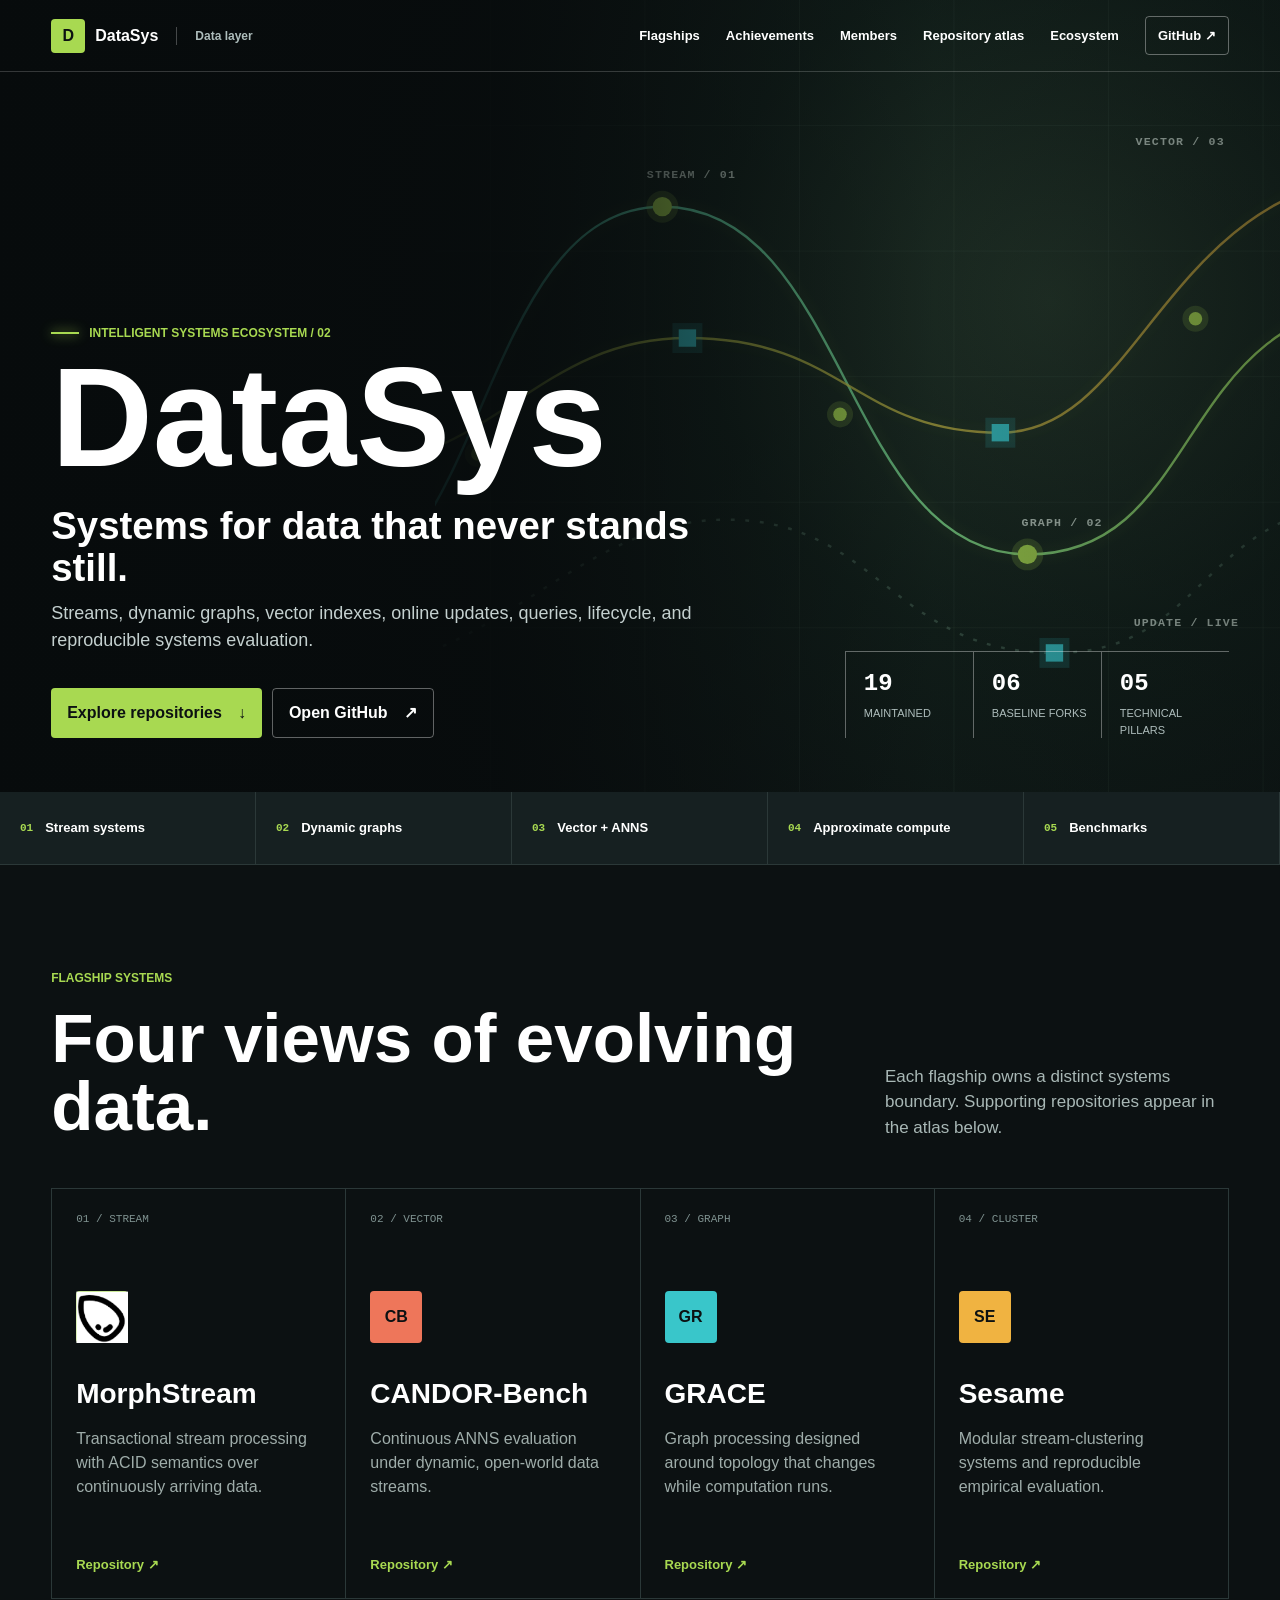
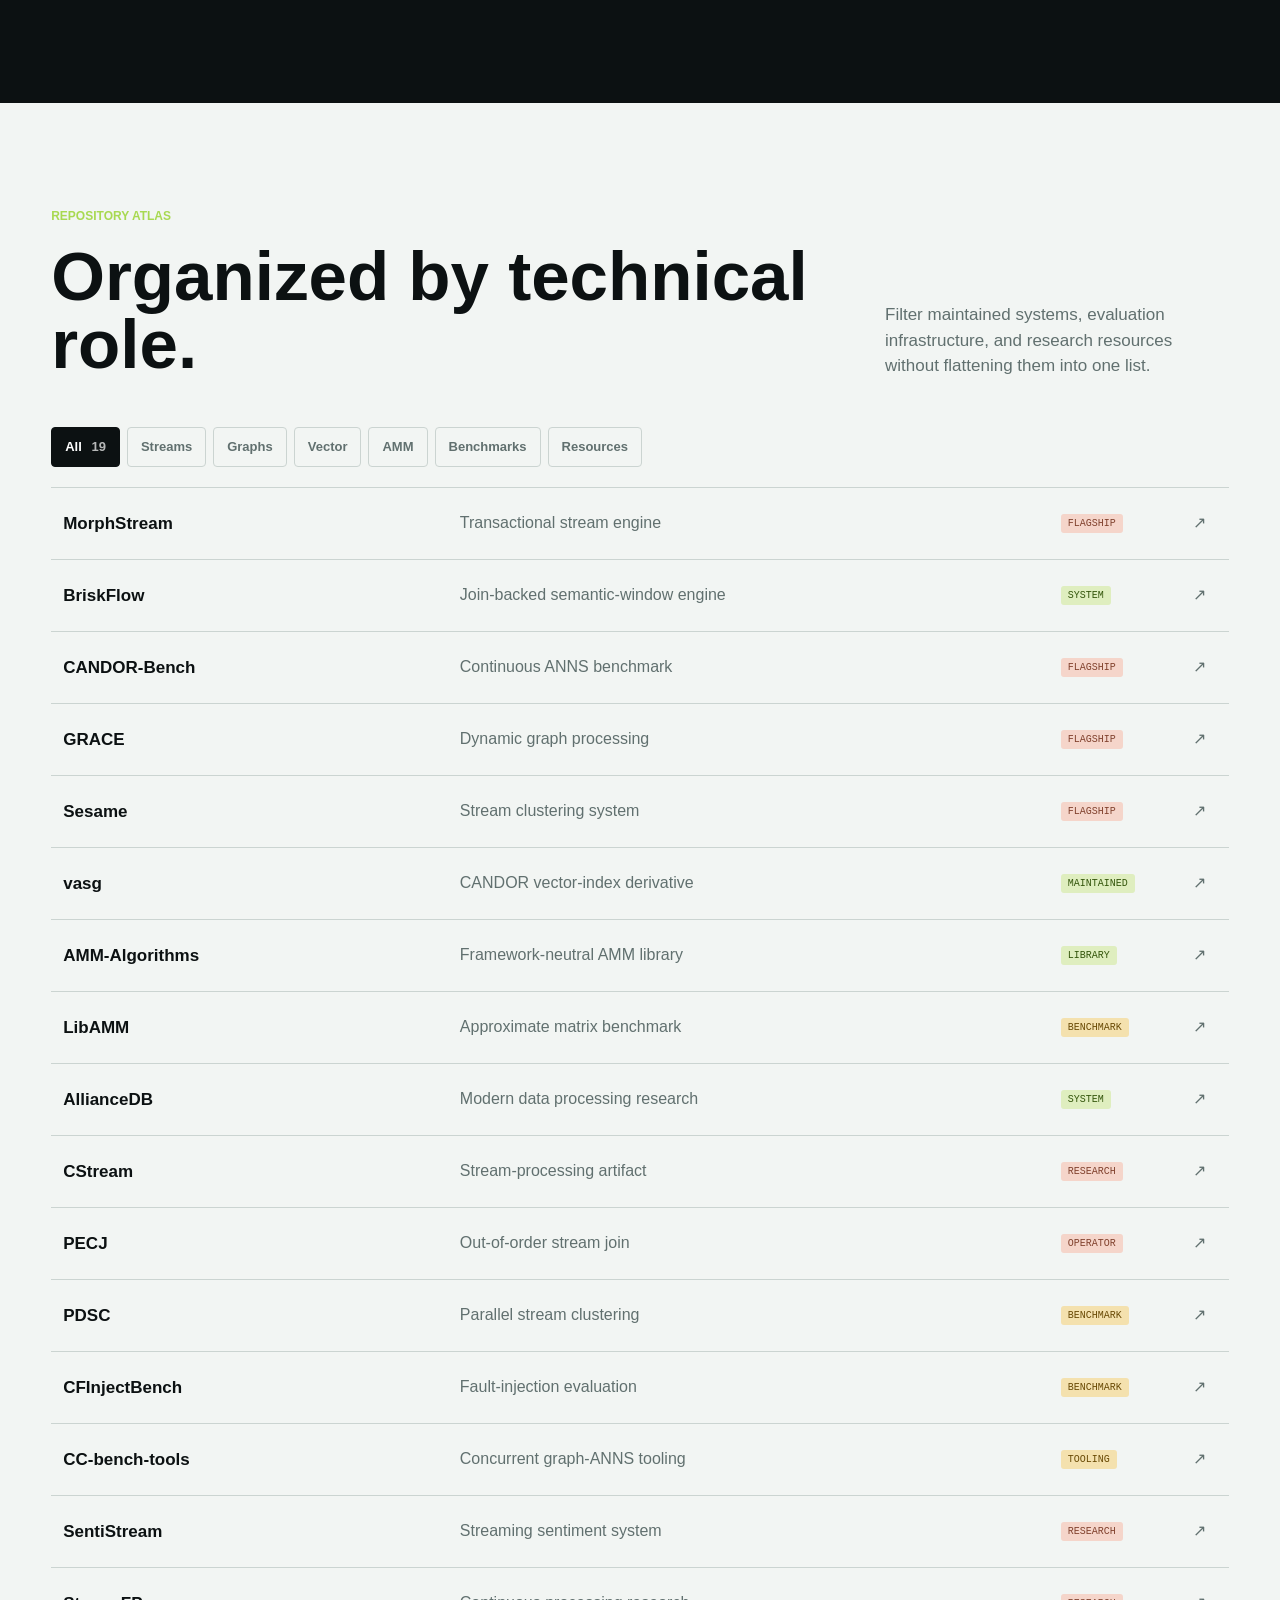
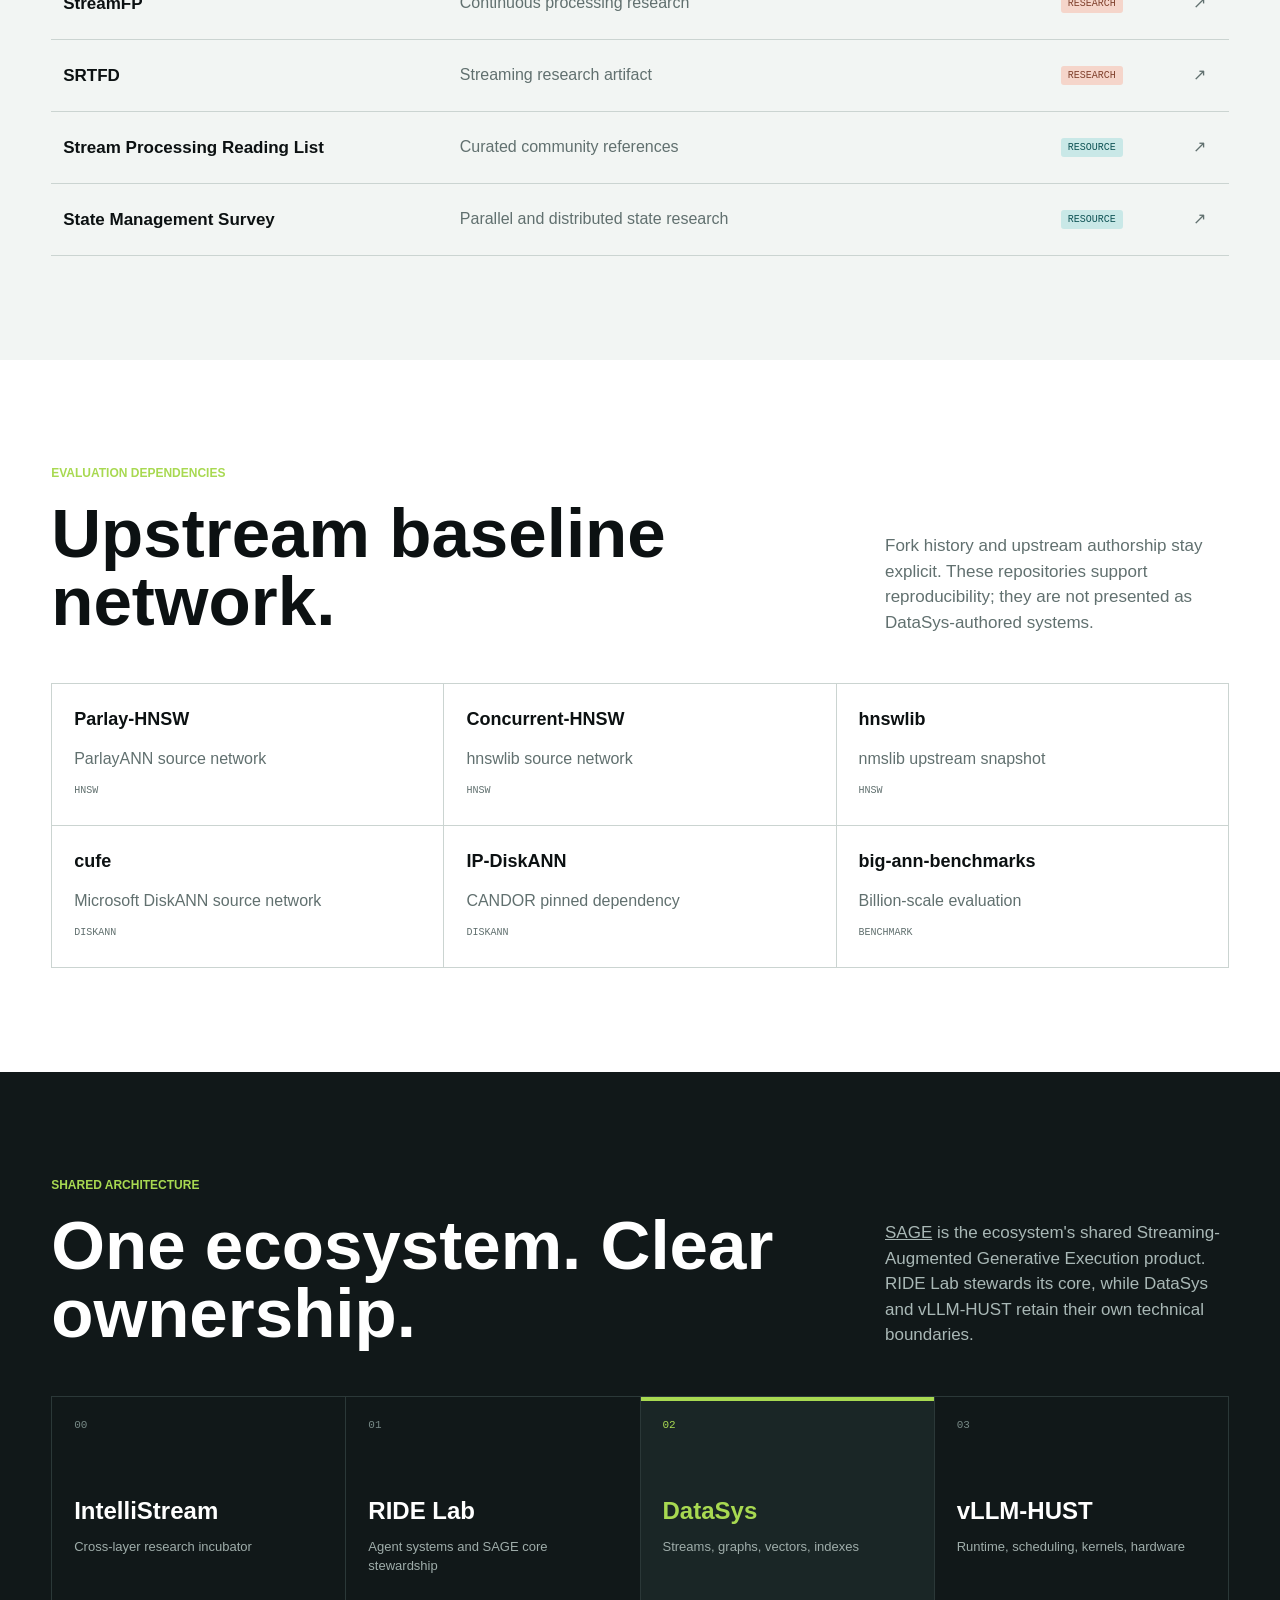
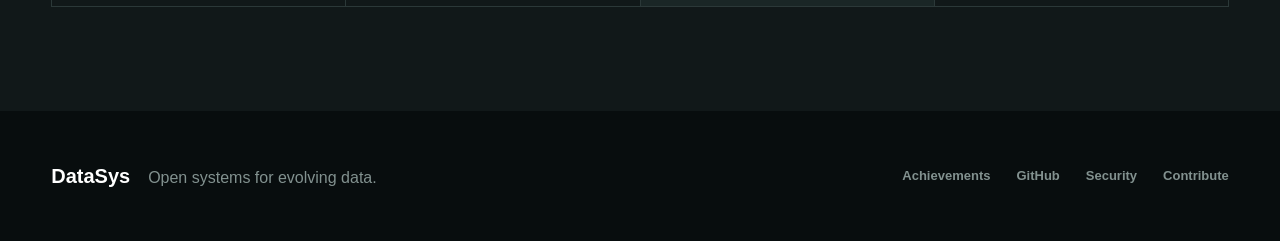
==== commit 4ac79350: "Add DataSys members directory" ====
--- a/index.html
+++ b/index.html
@@ -21,6 +21,7 @@
     <nav aria-label="Primary navigation">
       <a href="#flagships">Flagships</a>
       <a href="./achievements.html">Achievements</a>
+      <a href="./members.html">Members</a>
       <a href="#directory">Repository atlas</a>
       <a href="#ecosystem">Ecosystem</a>
       <a class="nav-action" href="https://github.com/DataSysResearch">GitHub <span aria-hidden="true">↗</span></a>
@@ -29,7 +30,8 @@
   <nav class="mobile-nav" aria-label="Mobile navigation">
     <a class="active" href="#top">Overview</a>
     <a href="#flagships">Flagships</a>
-    <a href="./achievements.html">Publications</a>
+    <a href="./achievements.html">Papers</a>
+    <a href="./members.html">Members</a>
     <a href="https://github.com/DataSysResearch">GitHub <span aria-hidden="true">↗</span></a>
   </nav>
 
--- a/styles.css
+++ b/styles.css
@@ -172,6 +172,11 @@
 footer > div { display: flex; align-items: baseline; gap: 18px; }
 footer strong { font-size: 20px; }
 footer span, footer nav { color: #82918f; }
+.members-page-hero { position: relative; min-height: 470px; padding: 140px max(4vw, calc((100vw - var(--max)) / 2)) 58px; display: grid; align-items: end; overflow: hidden; color: var(--white); background: radial-gradient(circle at 82% 36%, #223b29 0, #122019 34%, var(--ink) 70%); }
+.members-page-hero::before { content: ""; position: absolute; inset: 0; opacity: .18; background-image: linear-gradient(#7da18826 1px, transparent 1px), linear-gradient(90deg, #7da18826 1px, transparent 1px); background-size: 70px 70px; }
+.members-page-copy { position: relative; z-index: 1; max-width: 960px; }.members-page-hero h1 { margin: 0; color: var(--white); font-size: clamp(68px, 9vw, 128px); line-height: .84; }.members-page-hero .members-page-copy>p:last-child { max-width: 780px; margin: 26px 0 0; color: #bccac1; font-size: 18px; }
+.member-directory { padding: 86px max(4vw, calc((100vw - var(--max)) / 2)) 110px; background: var(--paper); }.member-directory-head { margin-bottom: 35px; display: grid; grid-template-columns: minmax(0,1fr) minmax(260px,430px); gap: 42px; align-items: end; }.member-directory-head h2 { margin: 0; font-size: clamp(40px,5vw,70px); line-height: .96; }.member-directory-head>div>p:last-child { max-width: 760px; color: var(--muted); }.member-search { width: 100%; min-height: 48px; padding: 11px 14px; border: 1px solid var(--line); border-radius: 3px; color: var(--ink); background: var(--white); }.member-status { margin: 0 0 15px; color: var(--muted); font: 11px ui-monospace, SFMono-Regular, Menlo, monospace; text-transform: uppercase; }
+.member-grid { display: grid; grid-template-columns: repeat(3,minmax(0,1fr)); border-top: 1px solid var(--line); border-left: 1px solid var(--line); }.member-card { min-width: 0; min-height: 330px; padding: 24px; display: flex; flex-direction: column; border-right: 1px solid var(--line); border-bottom: 1px solid var(--line); background: var(--white); }.member-card:hover { background: #edf3ee; box-shadow: inset 0 4px var(--green); }.member-avatar { width: 72px; height: 72px; border-radius: 4px; object-fit: cover; background: #d7e2da; }.member-identity { margin-top: 24px; }.member-label { color: #527616; font: 10px ui-monospace, SFMono-Regular, Menlo, monospace; text-transform: uppercase; }.member-identity h2 { margin: 7px 0 2px; font-size: 21px; line-height: 1.08; overflow-wrap: anywhere; }.member-login { margin: 0; color: var(--muted); font-size: 12px; overflow-wrap: anywhere; }.member-bio { margin: 18px 0; color: var(--muted); font-size: 13px; }.member-meta { margin-top: auto; display: flex; align-items: end; justify-content: space-between; gap: 14px; color: var(--muted); font-size: 11px; }.member-meta a { color: var(--ink); font-weight: 800; text-decoration: none; }.member-meta a:hover { color: #527616; }.member-empty { padding: 30px; border: 1px solid var(--line); color: var(--muted); background: var(--white); }.visually-hidden { position: absolute; width: 1px; height: 1px; padding: 0; margin: -1px; overflow: hidden; clip: rect(0,0,0,0); white-space: nowrap; border: 0; }
 
 @media (max-width: 1000px) {
   .site-header nav a:not(.nav-action) { display: none; }
@@ -185,7 +190,7 @@
     min-height: 48px;
     padding: 0 max(4vw, 16px);
     display: grid;
-    grid-template-columns: repeat(4, minmax(0, 1fr));
+    grid-template-columns: repeat(5, minmax(0, 1fr));
     color: #aebdbc;
     background: rgba(7,11,12,.94);
     border-bottom: 1px solid rgba(255,255,255,.18);
@@ -215,6 +220,7 @@
   .flagship-grid { grid-template-columns: repeat(2,minmax(0,1fr)); }
   .baseline-grid { grid-template-columns: repeat(2,minmax(0,1fr)); }
   .architecture { grid-template-columns: repeat(2,minmax(0,1fr)); }
+  .member-grid { grid-template-columns: repeat(2,minmax(0,1fr)); }
 }
 
 @media (max-width: 680px) {
@@ -238,6 +244,7 @@
   .section-head { grid-template-columns: 1fr; gap: 22px; }
   .section-head h2 { font-size: 40px; }
   .flagship-grid, .baseline-grid, .architecture { grid-template-columns: 1fr; }
+  .members-page-hero { min-height: 430px; padding: 118px 16px 46px; }.members-page-hero h1 { font-size: 60px; }.members-page-hero .members-page-copy>p:last-child { font-size: 16px; }.member-directory { padding: 66px 16px 84px; }.member-directory-head { grid-template-columns: 1fr; gap: 22px; }.member-grid { grid-template-columns: 1fr; }.member-card { min-height: 290px; }
   .flagship { min-height: 330px; }
   .flagship-mark { margin-top: 38px; }
   .repo-row { min-height: 92px; grid-template-columns: 1fr auto; gap: 6px 12px; }
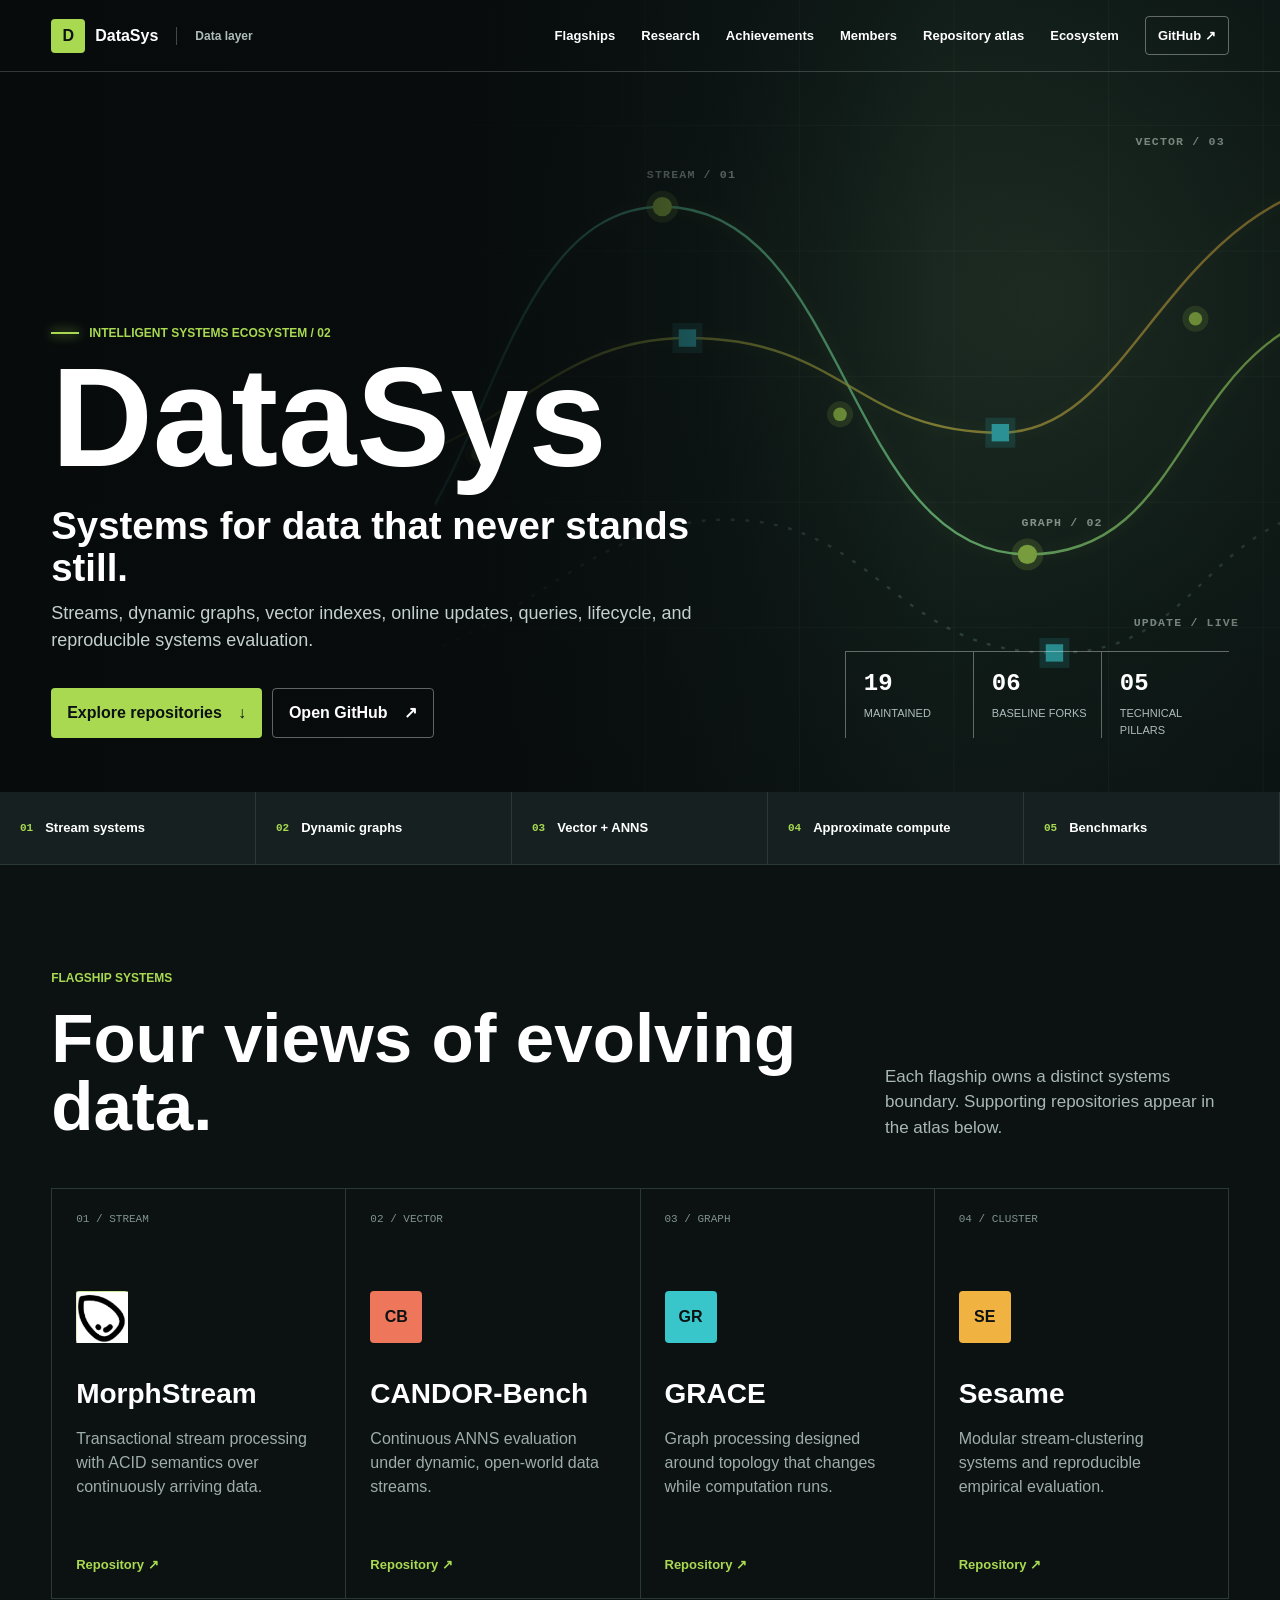
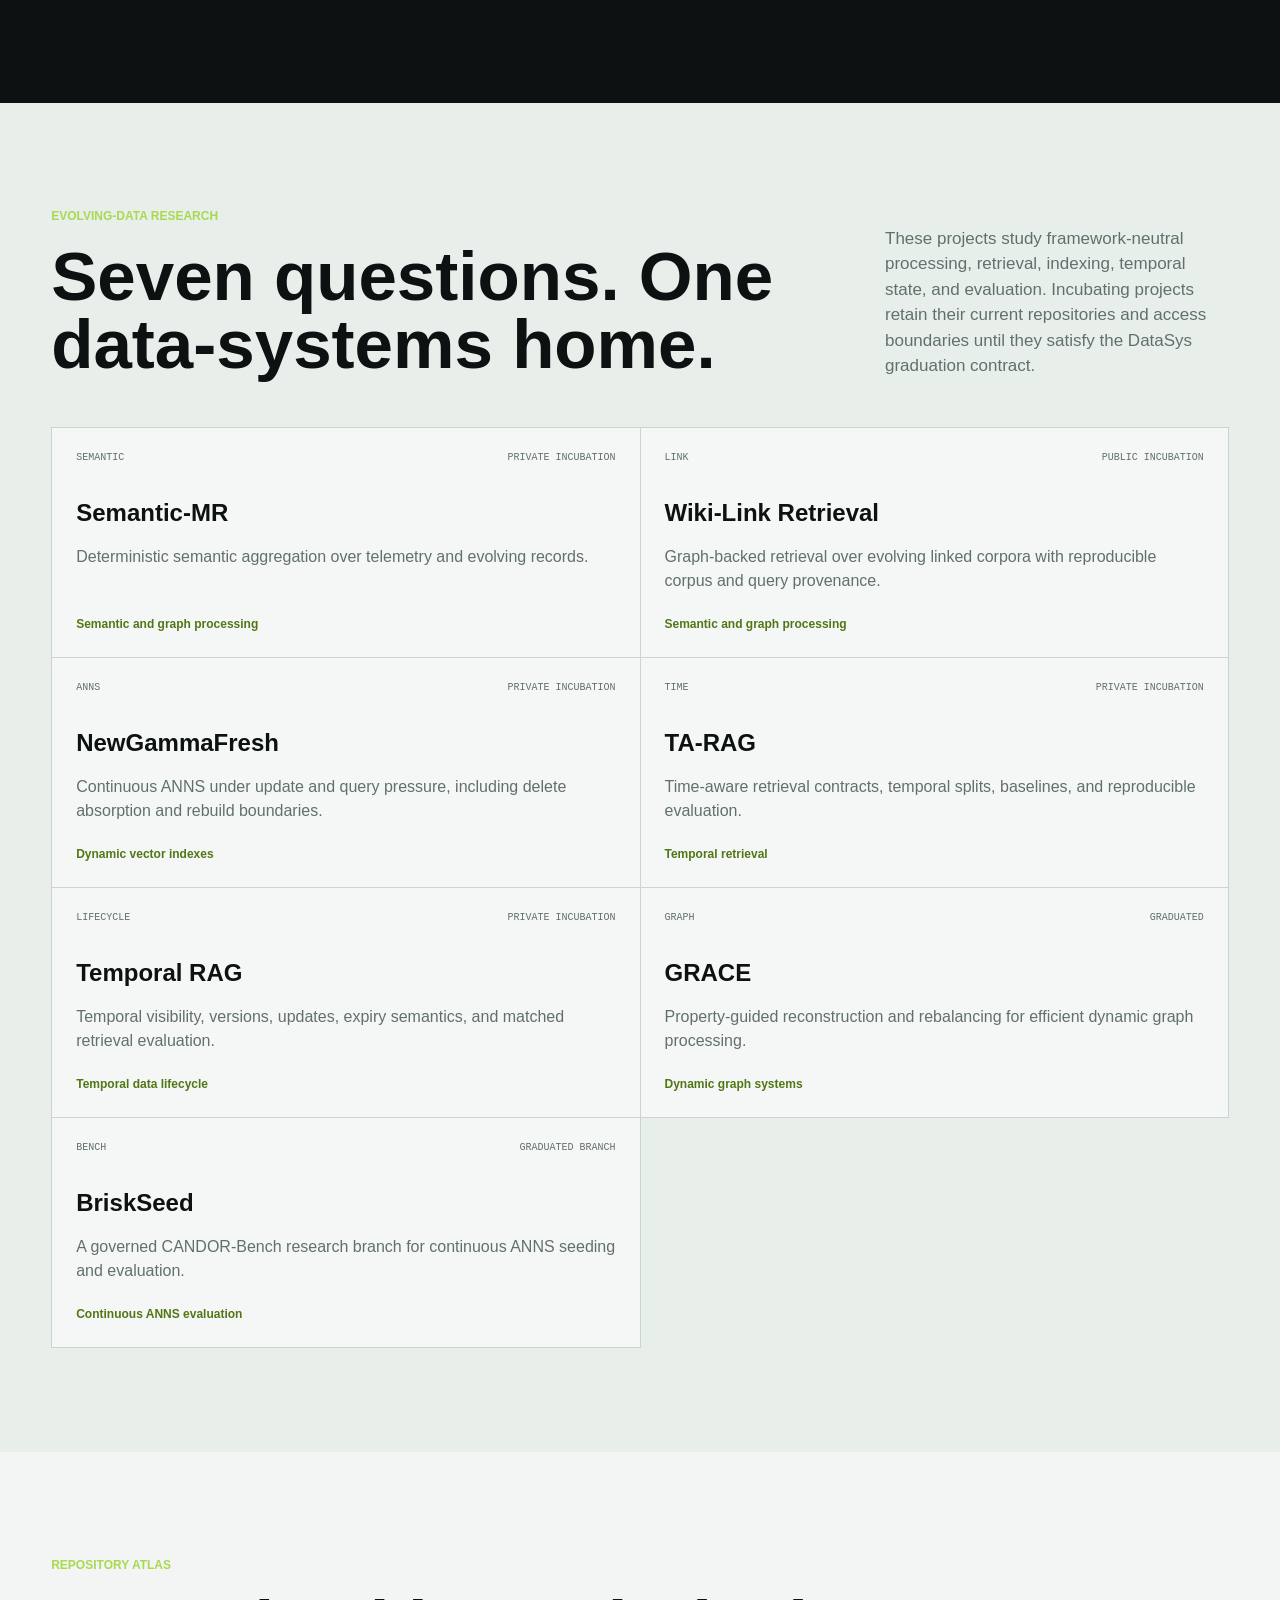
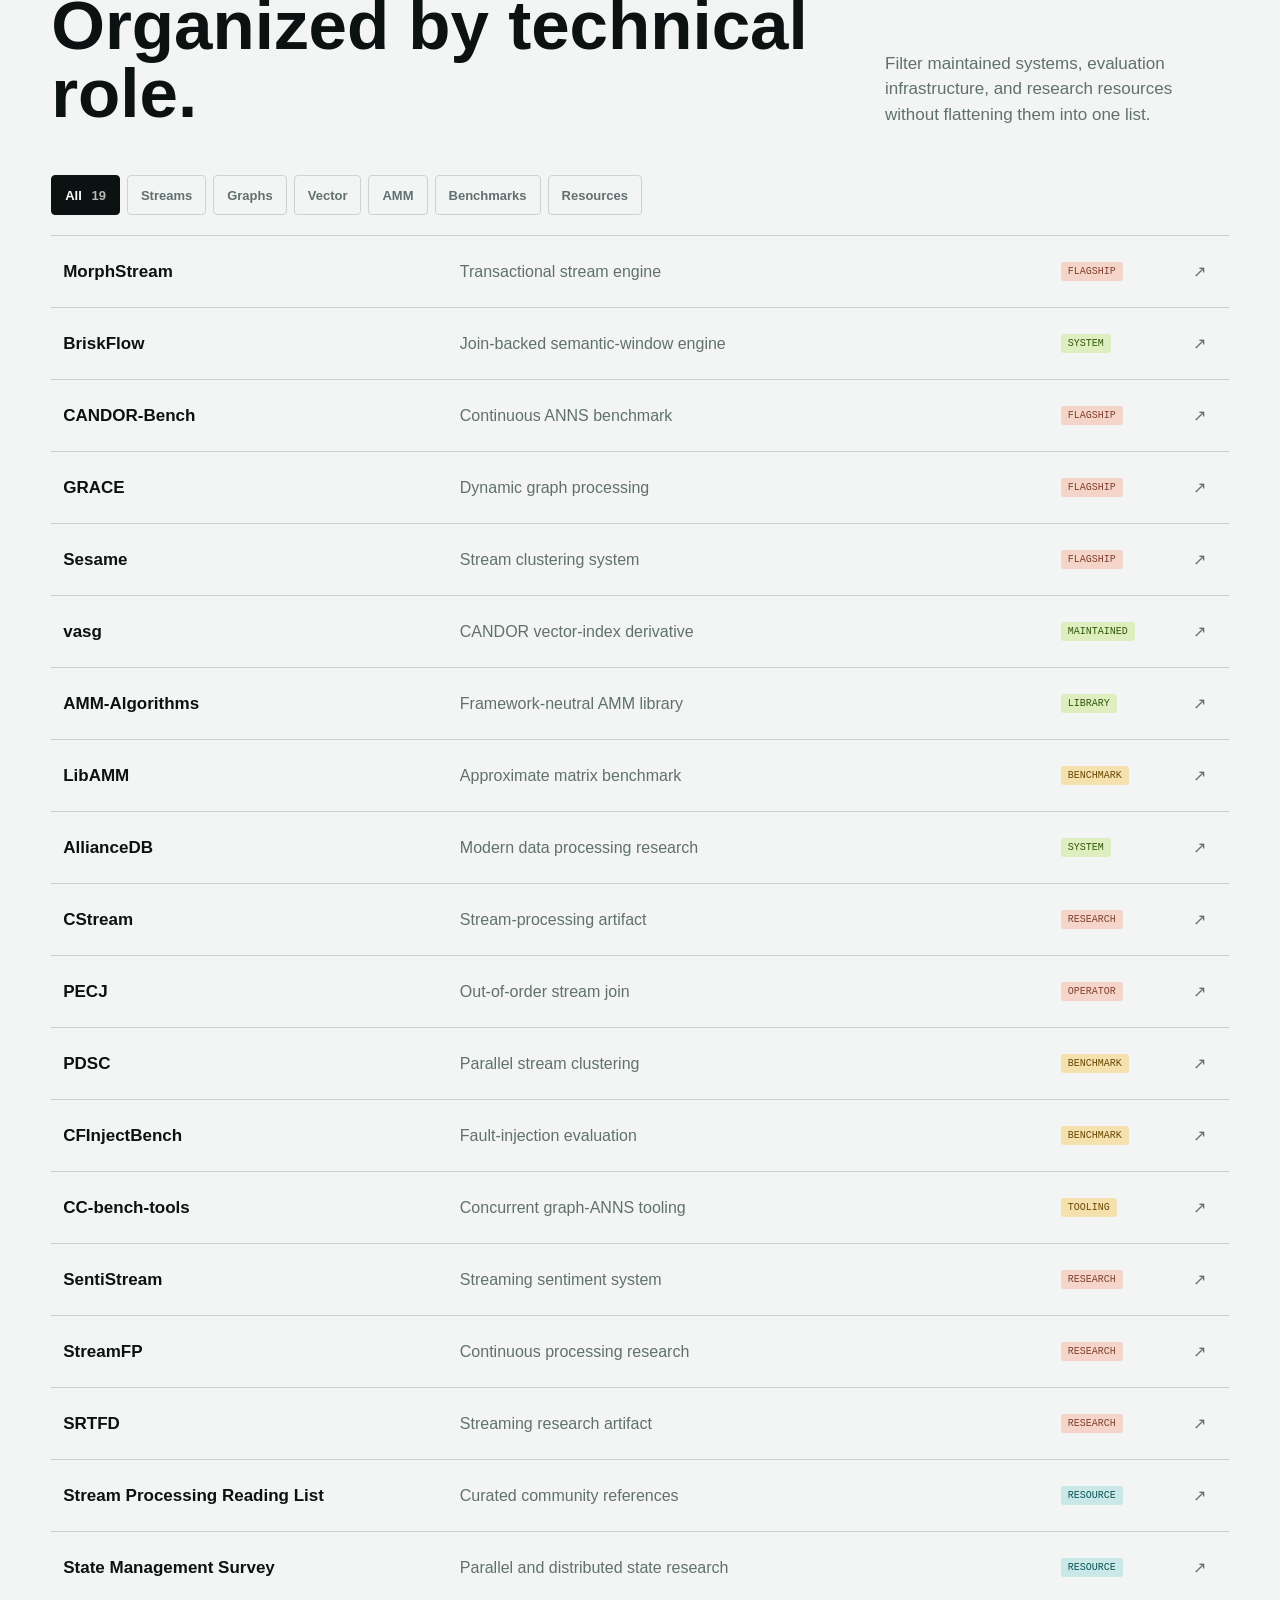
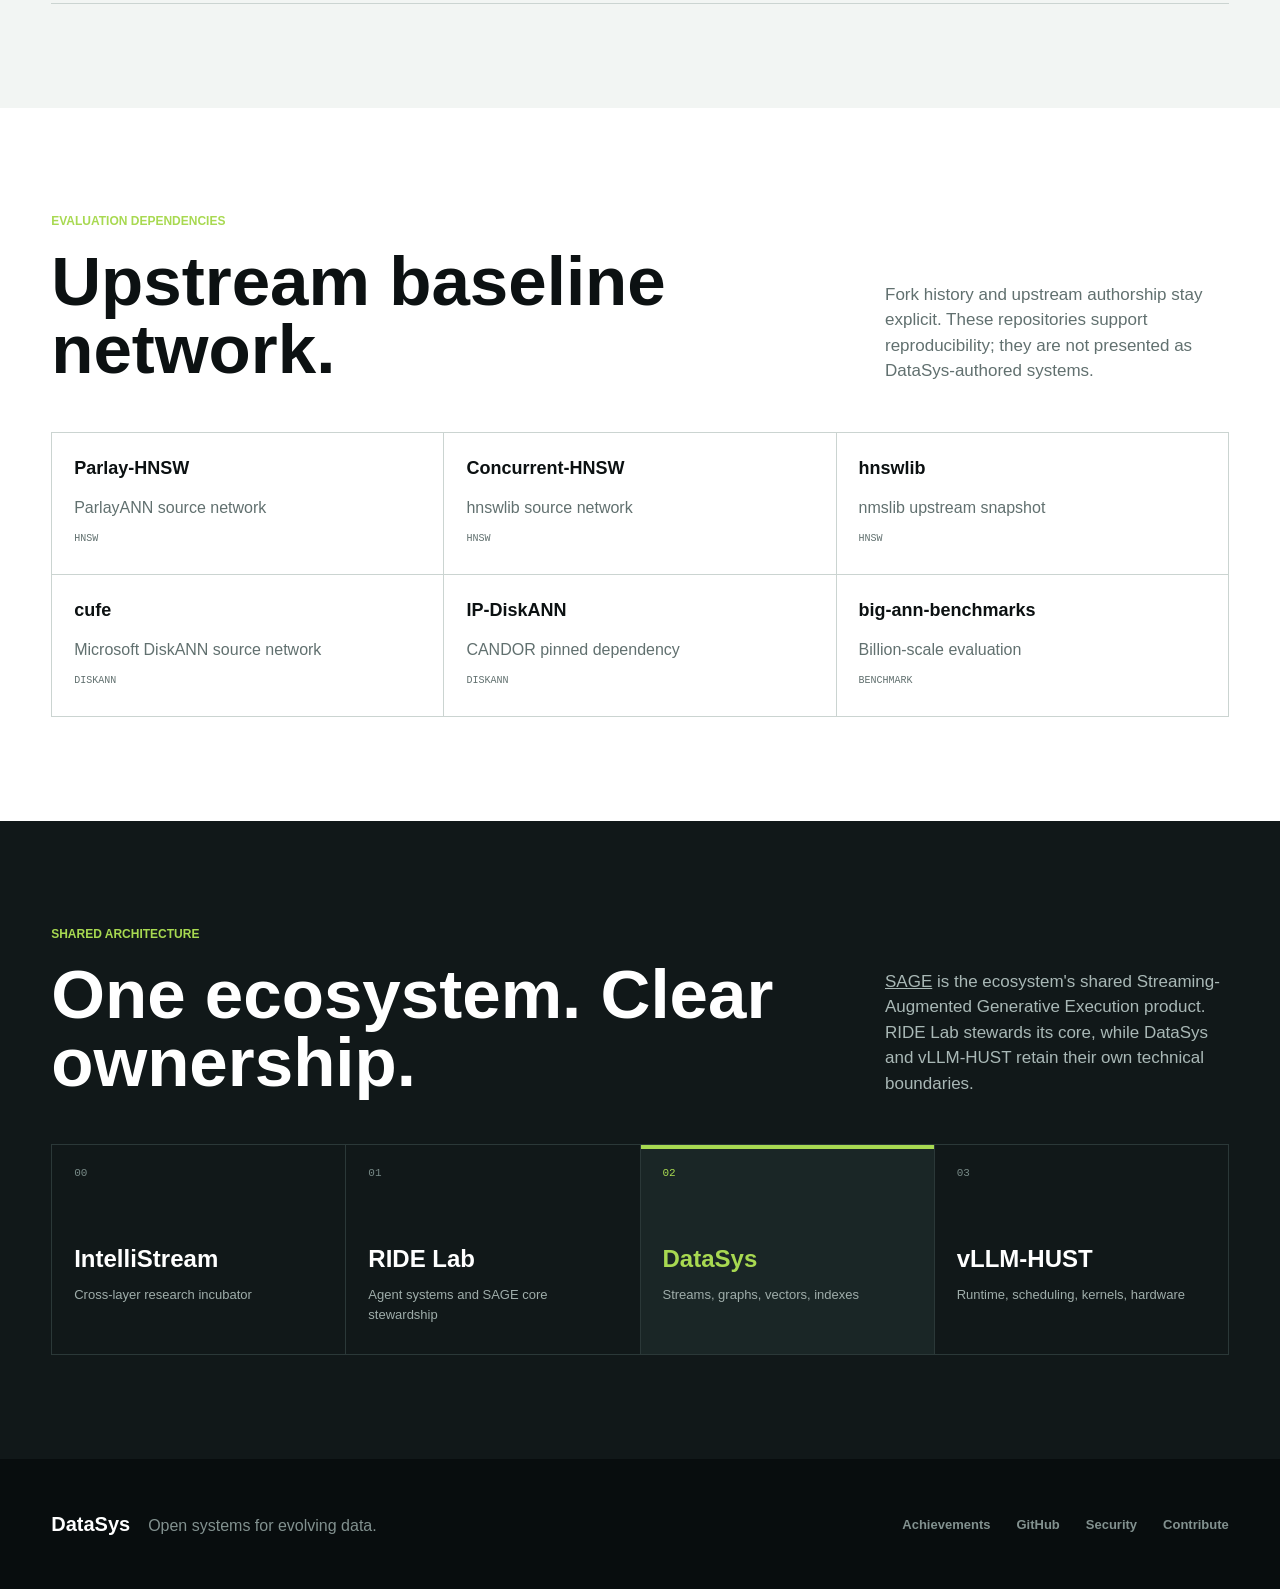
==== commit d6324939: "site: publish evolving-data research portfolio" ====
--- a/index.html
+++ b/index.html
@@ -20,6 +20,7 @@
     </a>
     <nav aria-label="Primary navigation">
       <a href="#flagships">Flagships</a>
+      <a href="#research-portfolio">Research</a>
       <a href="./achievements.html">Achievements</a>
       <a href="./members.html">Members</a>
       <a href="#directory">Repository atlas</a>
@@ -29,7 +30,7 @@
   </header>
   <nav class="mobile-nav" aria-label="Mobile navigation">
     <a class="active" href="#top">Overview</a>
-    <a href="#flagships">Flagships</a>
+    <a href="#research-portfolio">Research</a>
     <a href="./achievements.html">Papers</a>
     <a href="./members.html">Members</a>
     <a href="https://github.com/DataSysResearch">GitHub <span aria-hidden="true">↗</span></a>
@@ -114,6 +115,16 @@
           <p>Modular stream-clustering systems and reproducible empirical evaluation.</p>
           <span class="open">Repository ↗</span>
         </a>
+      </div>
+    </section>
+
+    <section class="section research-portfolio" id="research-portfolio">
+      <div class="section-head">
+        <div><p class="eyebrow">Evolving-data research</p><h2>Seven questions. One data-systems home.</h2></div>
+        <p>These projects study framework-neutral processing, retrieval, indexing, temporal state, and evaluation. Incubating projects retain their current repositories and access boundaries until they satisfy the DataSys graduation contract.</p>
+      </div>
+      <div class="research-grid" data-research-portfolio data-source="./data/research-portfolio.json">
+        <p class="research-status" data-research-status>Loading the research portfolio…</p>
       </div>
     </section>
 
@@ -187,6 +198,7 @@
     <div><strong>DataSys</strong><span>Open systems for evolving data.</span></div>
     <nav aria-label="Footer navigation"><a href="./achievements.html">Achievements</a><a href="https://github.com/DataSysResearch">GitHub</a><a href="https://github.com/DataSysResearch/.github/blob/main/SECURITY.md">Security</a><a href="https://github.com/DataSysResearch/.github/blob/main/CONTRIBUTING.md">Contribute</a></nav>
   </footer>
+  <script src="assets/research-portfolio.js"></script>
   <script src="app.js"></script>
 </body>
 </html>
--- a/styles.css
+++ b/styles.css
@@ -134,6 +134,18 @@
 .flagship .open { margin-top: auto; padding-top: 28px; color: var(--green); font-size: 13px; font-weight: 800; }
 
 .directory { background: var(--paper); }
+.research-portfolio { background: #e8efea; }
+.research-grid { display: grid; grid-template-columns: repeat(2,minmax(0,1fr)); border-top: 1px solid var(--line); border-left: 1px solid var(--line); }
+.research-card { min-height: 230px; padding: 24px; display: flex; flex-direction: column; gap: 14px; border-right: 1px solid var(--line); border-bottom: 1px solid var(--line); background: rgba(255,255,255,.52); text-decoration: none; }
+.research-card:hover { background: var(--white); box-shadow: inset 0 4px var(--green); }
+.research-card.is-unlinked { cursor: default; }
+.research-card.is-unlinked:hover { background: rgba(255,255,255,.52); box-shadow: none; }
+.research-card-head { display: flex; justify-content: space-between; gap: 16px; align-items: start; }
+.research-card-code, .research-card-stage { color: var(--muted); font: 10px ui-monospace, SFMono-Regular, Menlo, monospace; text-transform: uppercase; }
+.research-card h3 { margin: 18px 0 0; font-size: 24px; }
+.research-card p { margin: 0; color: var(--muted); }
+.research-card-role { margin-top: auto; color: #527616; font-size: 12px; font-weight: 800; }
+.research-status { grid-column: 1 / -1; margin: 0; padding: 28px; color: var(--muted); }
 .filterbar { margin-bottom: 20px; display: flex; gap: 7px; flex-wrap: wrap; }
 .filter { min-height: 40px; padding: 8px 13px; color: var(--muted); background: transparent; border: 1px solid var(--line); border-radius: 4px; font-size: 13px; font-weight: 800; cursor: pointer; }
 .filter span { margin-left: 6px; color: inherit; opacity: .7; }
@@ -218,6 +230,7 @@
   .hero { align-content: end; }
   .scope-rail { grid-template-columns: repeat(3,minmax(0,1fr)); }
   .flagship-grid { grid-template-columns: repeat(2,minmax(0,1fr)); }
+  .research-grid { grid-template-columns: 1fr; }
   .baseline-grid { grid-template-columns: repeat(2,minmax(0,1fr)); }
   .architecture { grid-template-columns: repeat(2,minmax(0,1fr)); }
   .member-grid { grid-template-columns: repeat(2,minmax(0,1fr)); }
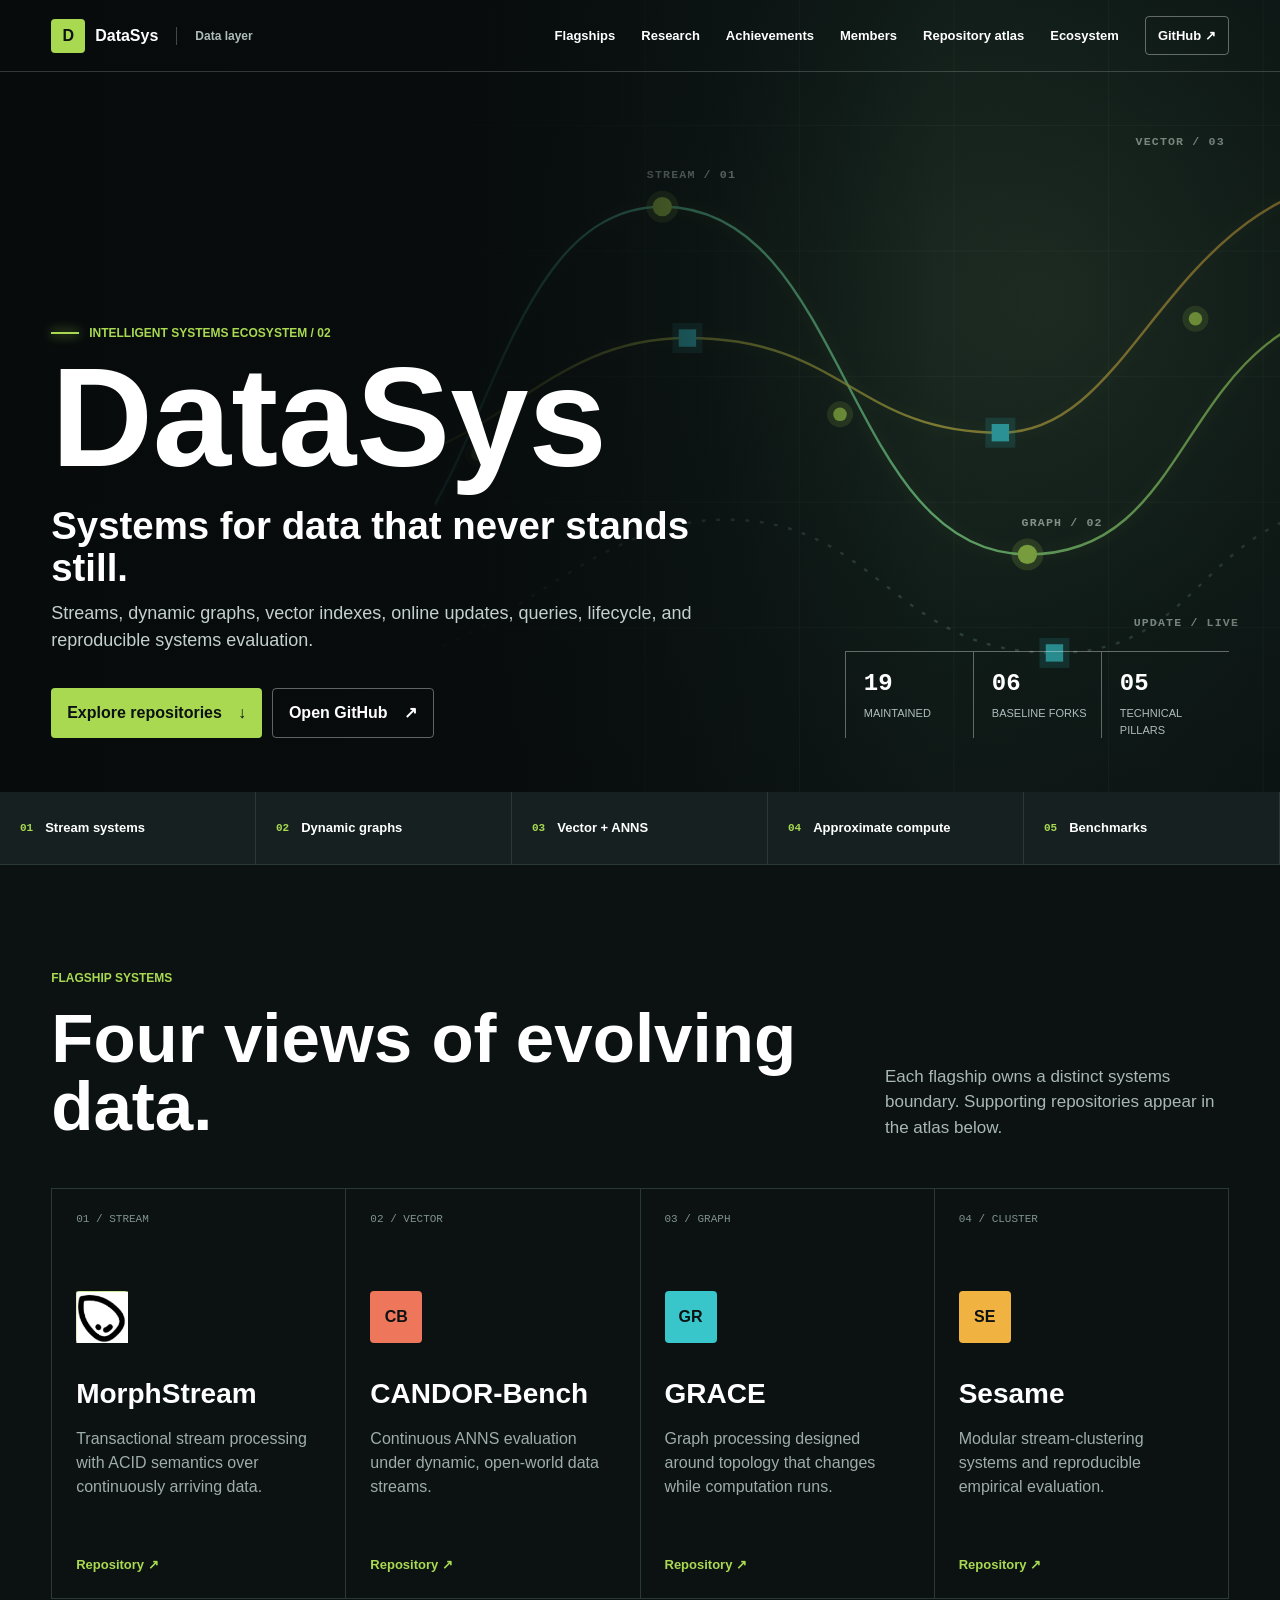
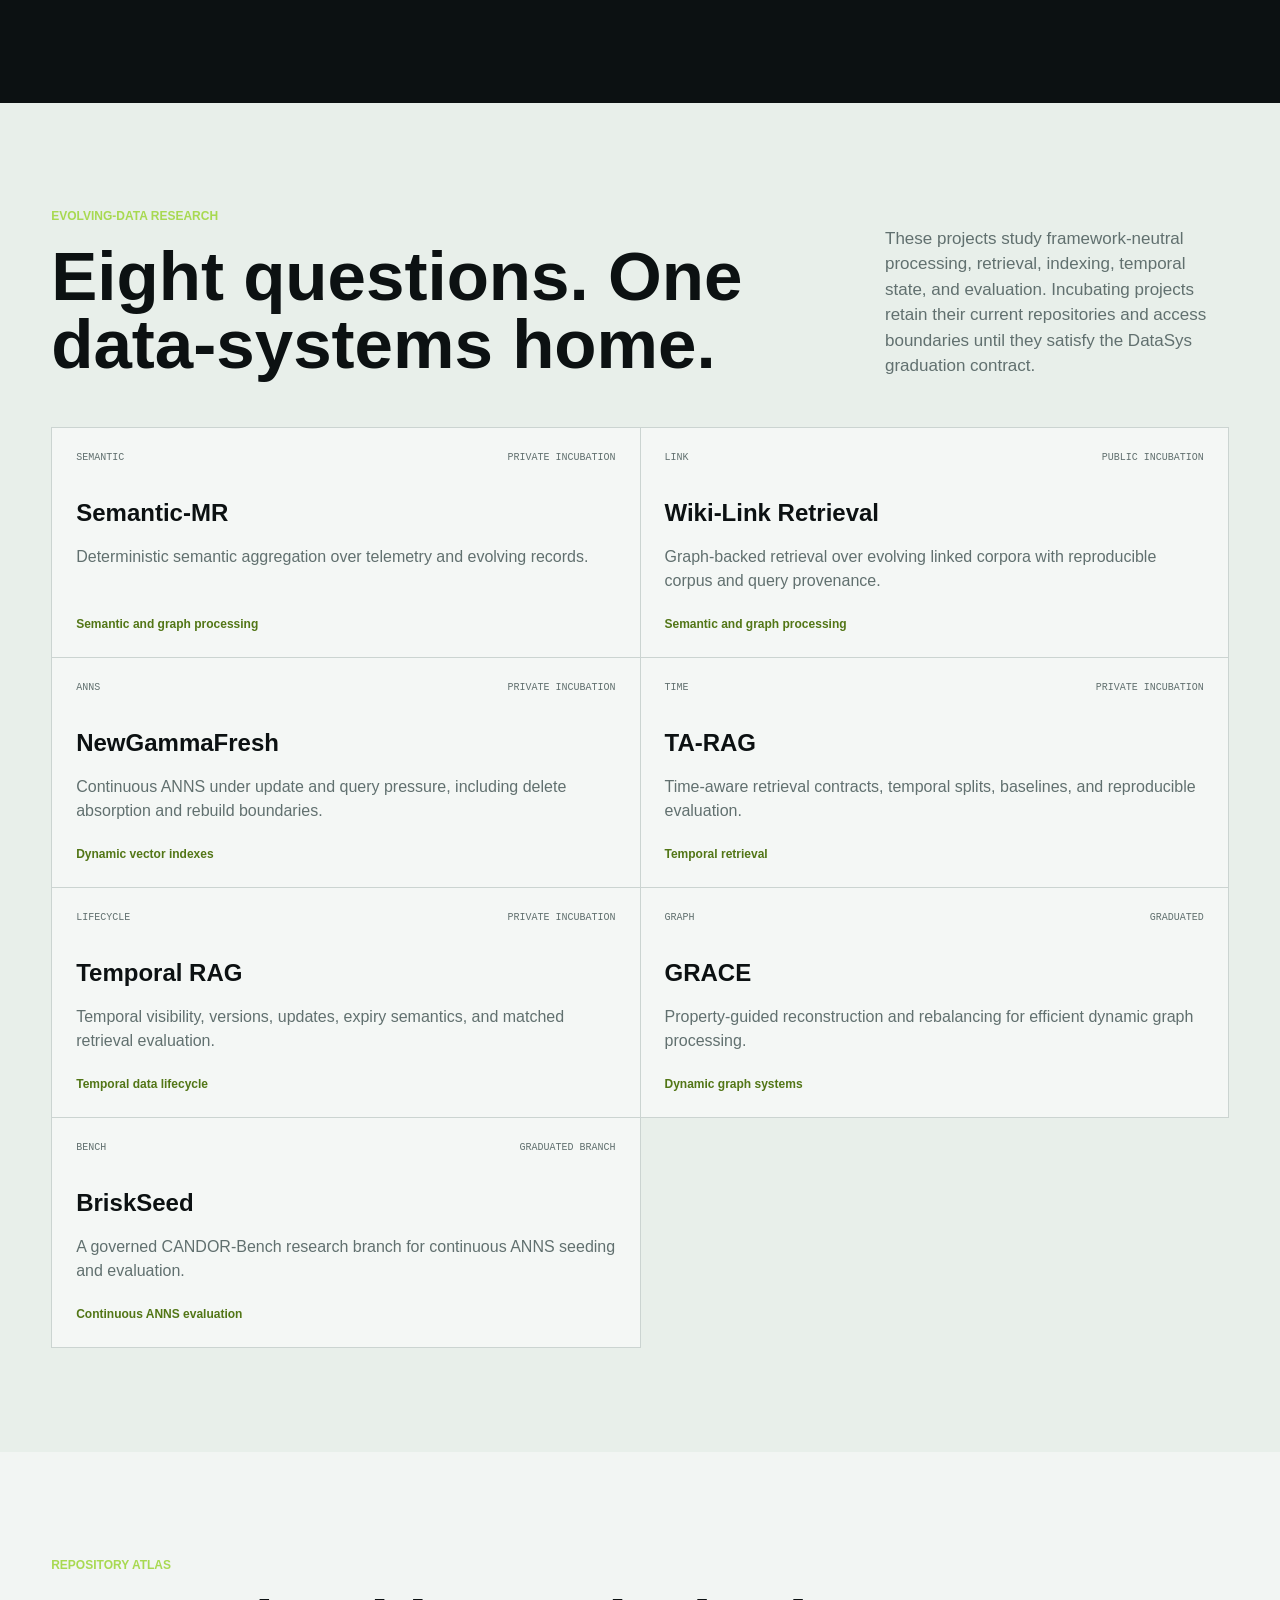
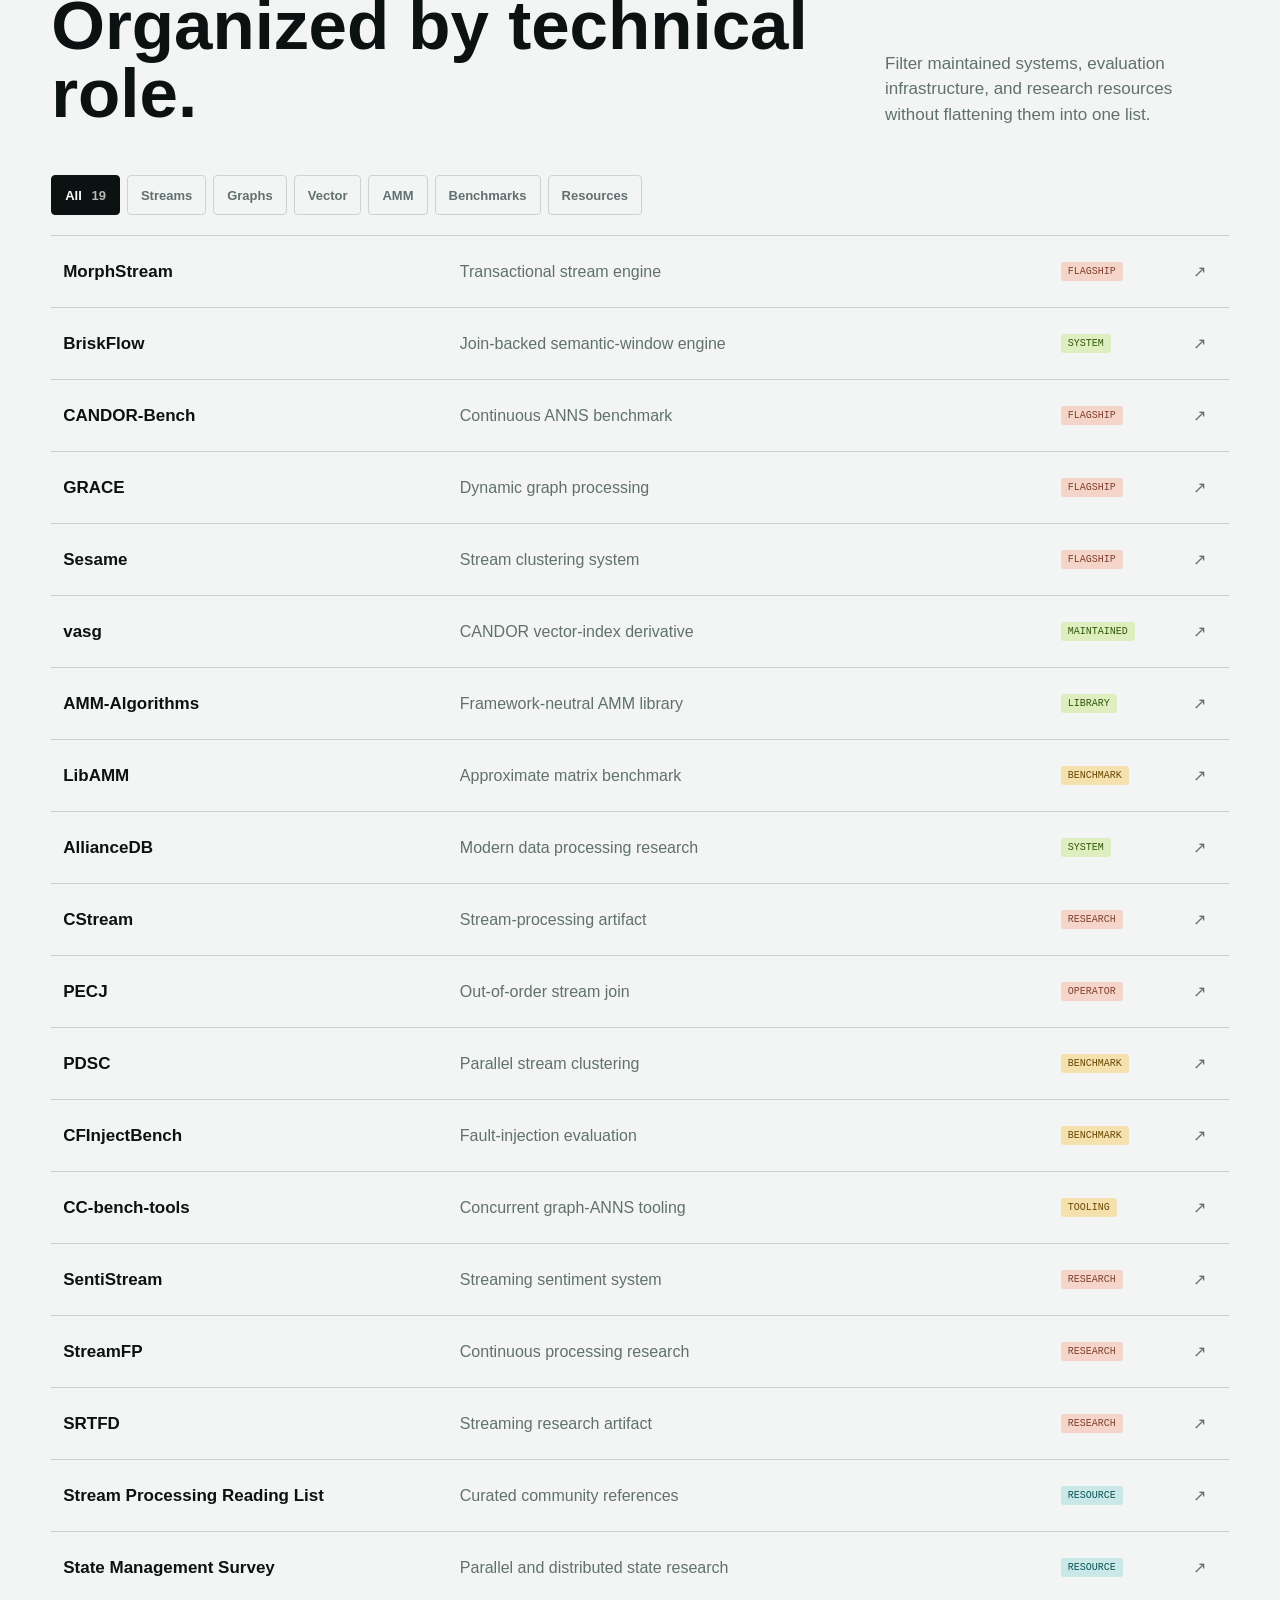
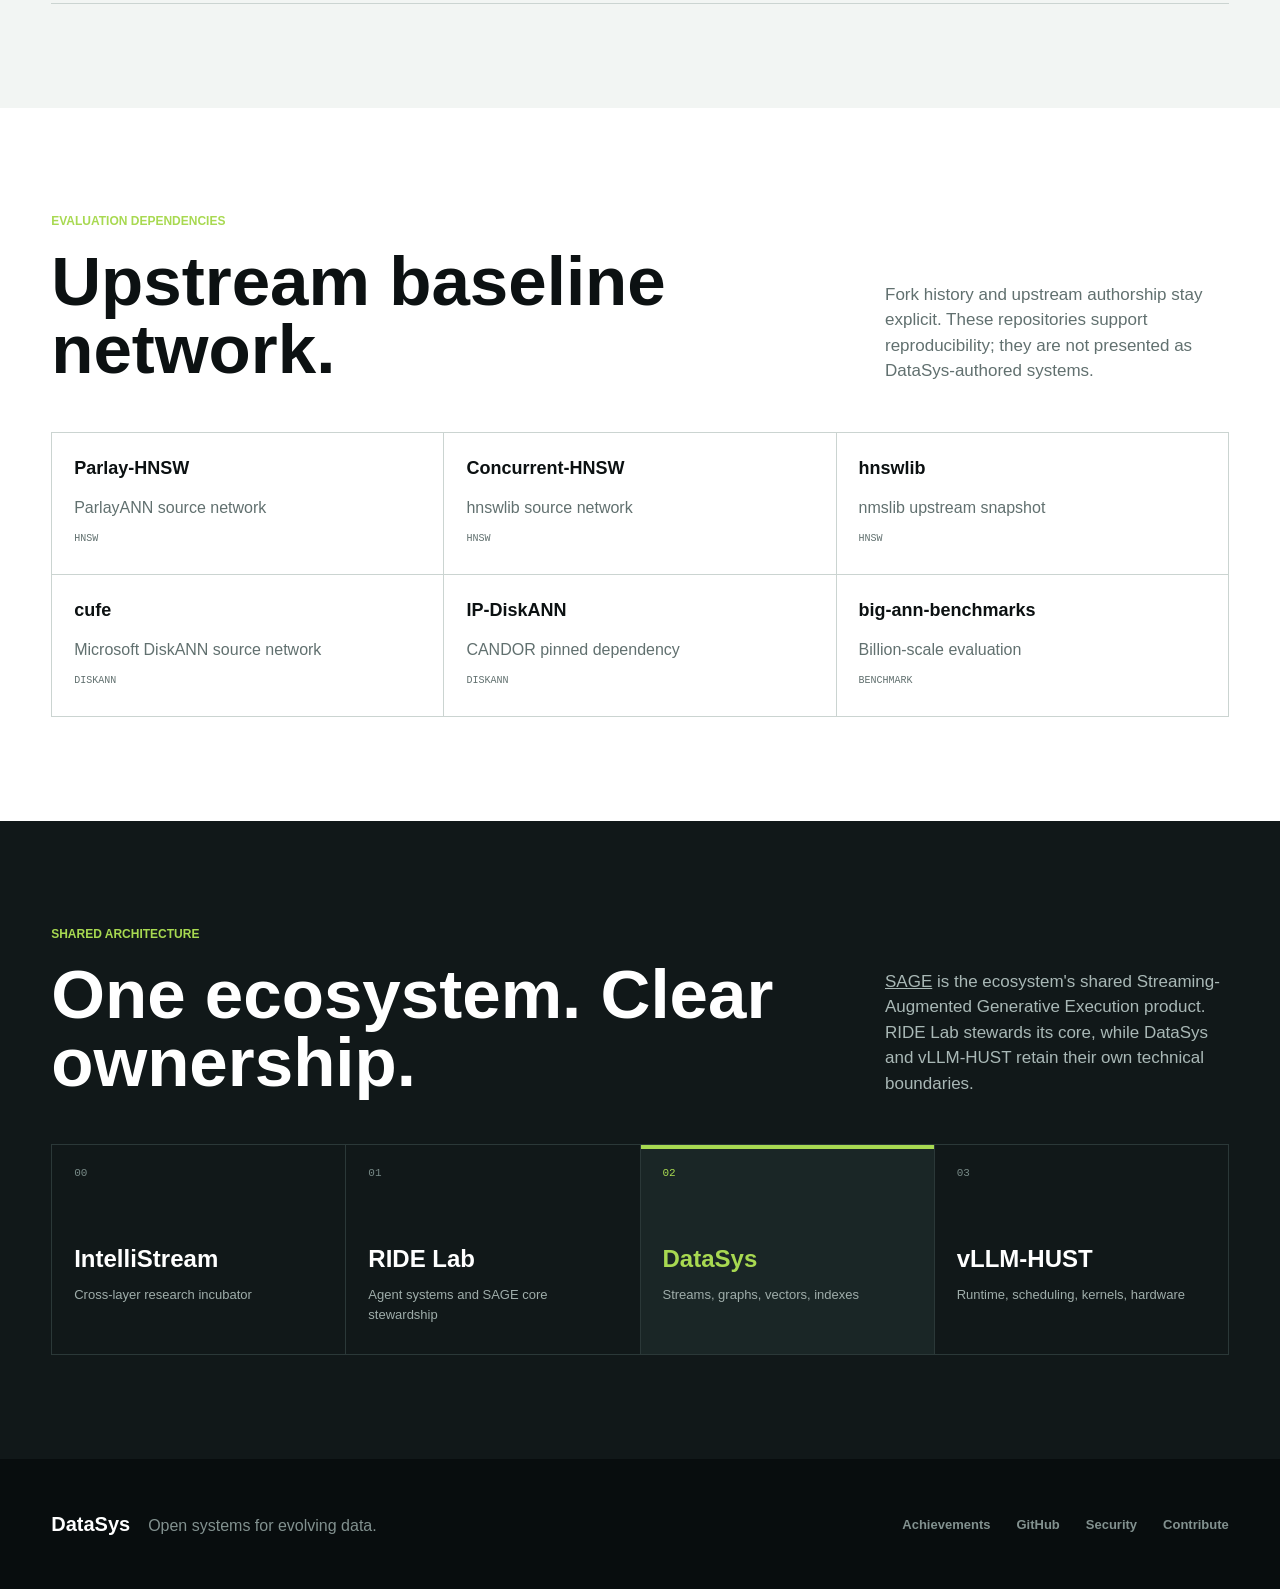
==== commit bb001336: "site: add Tenet to evolving-data portfolio" ====
--- a/index.html
+++ b/index.html
@@ -120,7 +120,7 @@
 
     <section class="section research-portfolio" id="research-portfolio">
       <div class="section-head">
-        <div><p class="eyebrow">Evolving-data research</p><h2>Seven questions. One data-systems home.</h2></div>
+        <div><p class="eyebrow">Evolving-data research</p><h2>Eight questions. One data-systems home.</h2></div>
         <p>These projects study framework-neutral processing, retrieval, indexing, temporal state, and evaluation. Incubating projects retain their current repositories and access boundaries until they satisfy the DataSys graduation contract.</p>
       </div>
       <div class="research-grid" data-research-portfolio data-source="./data/research-portfolio.json">
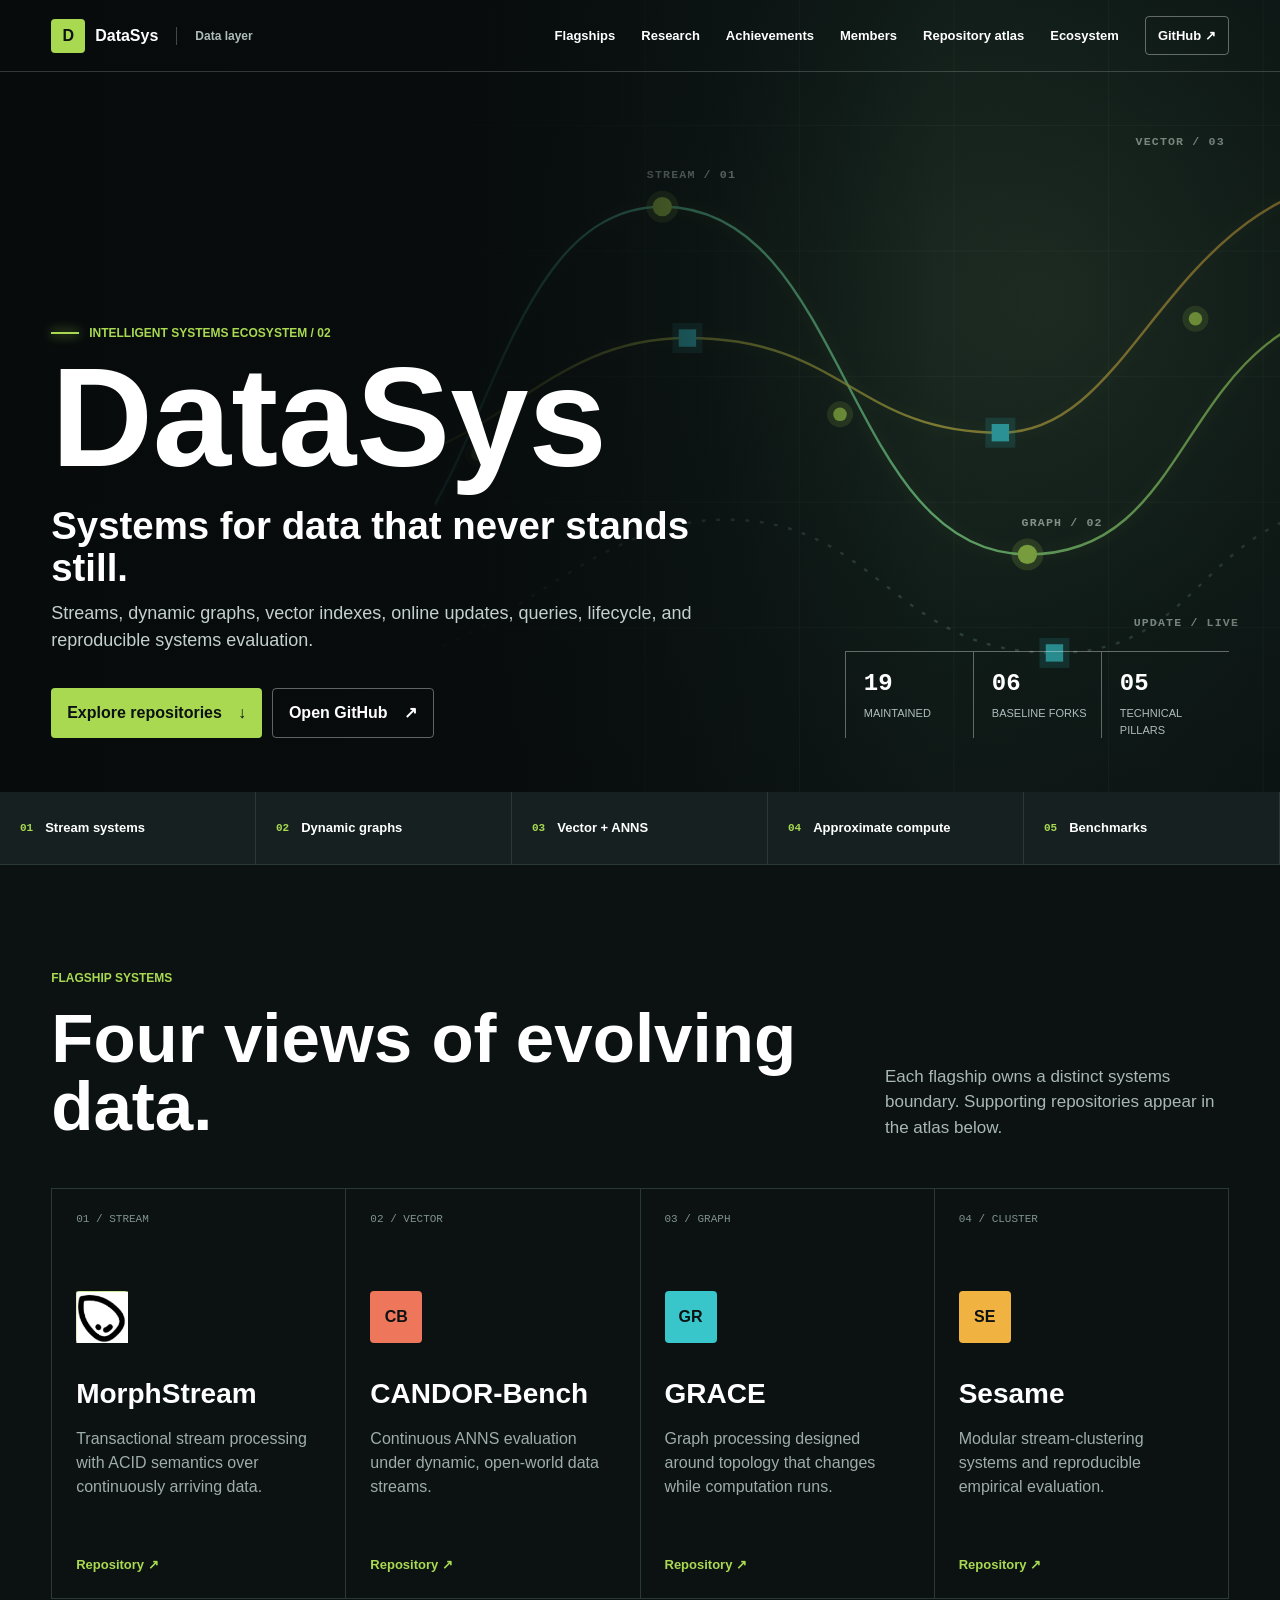
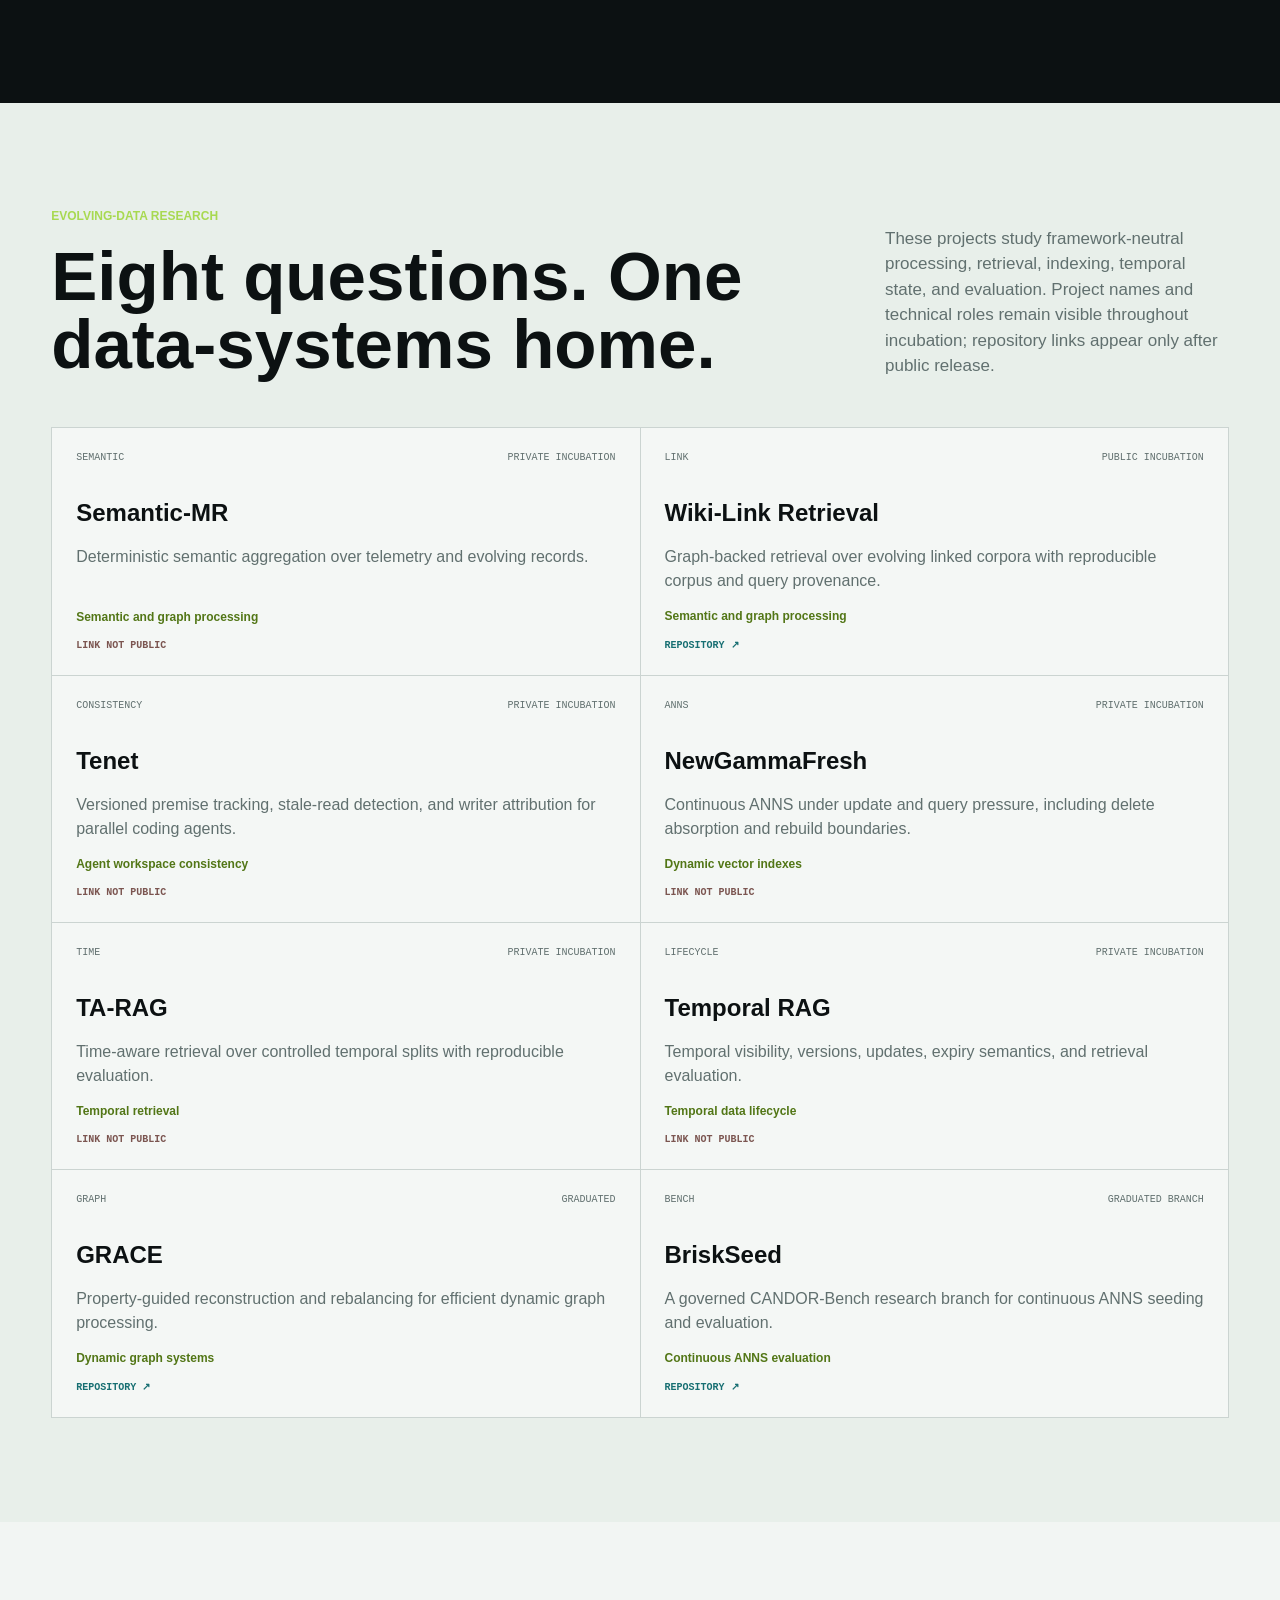
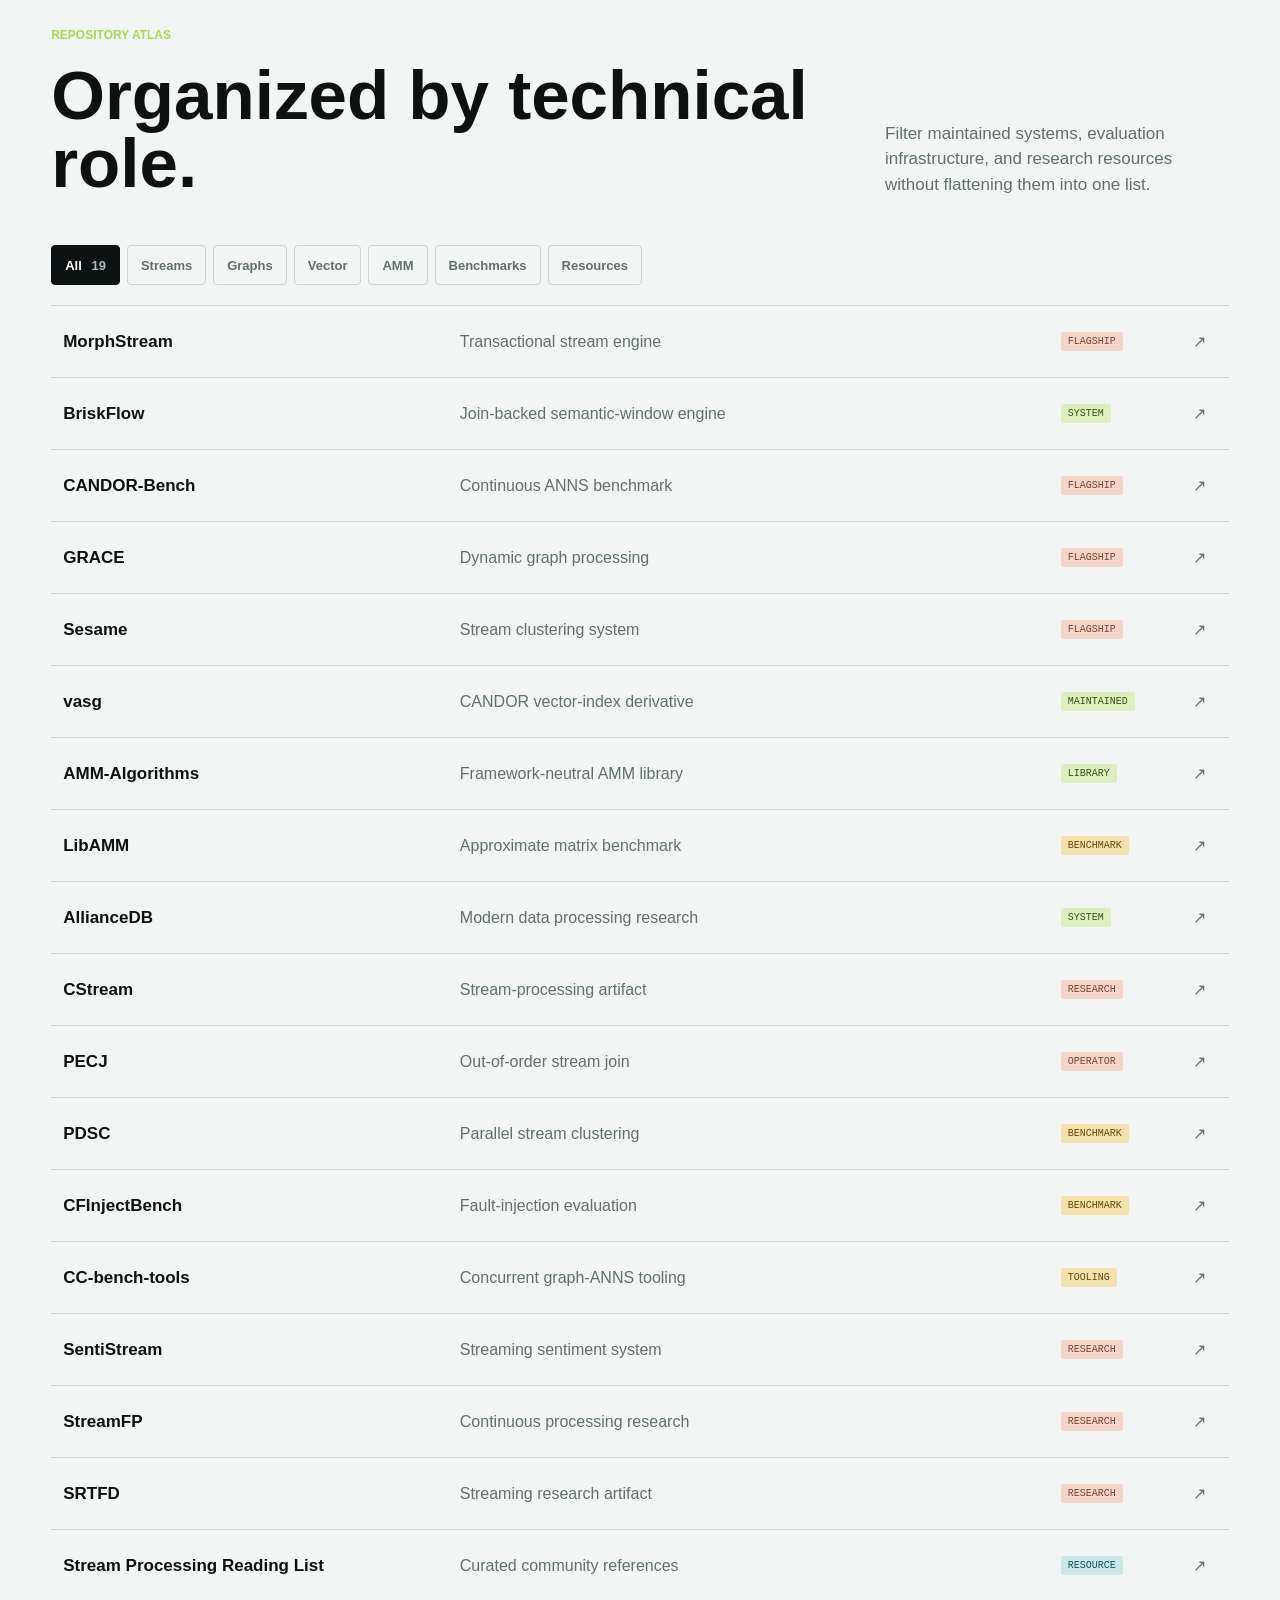
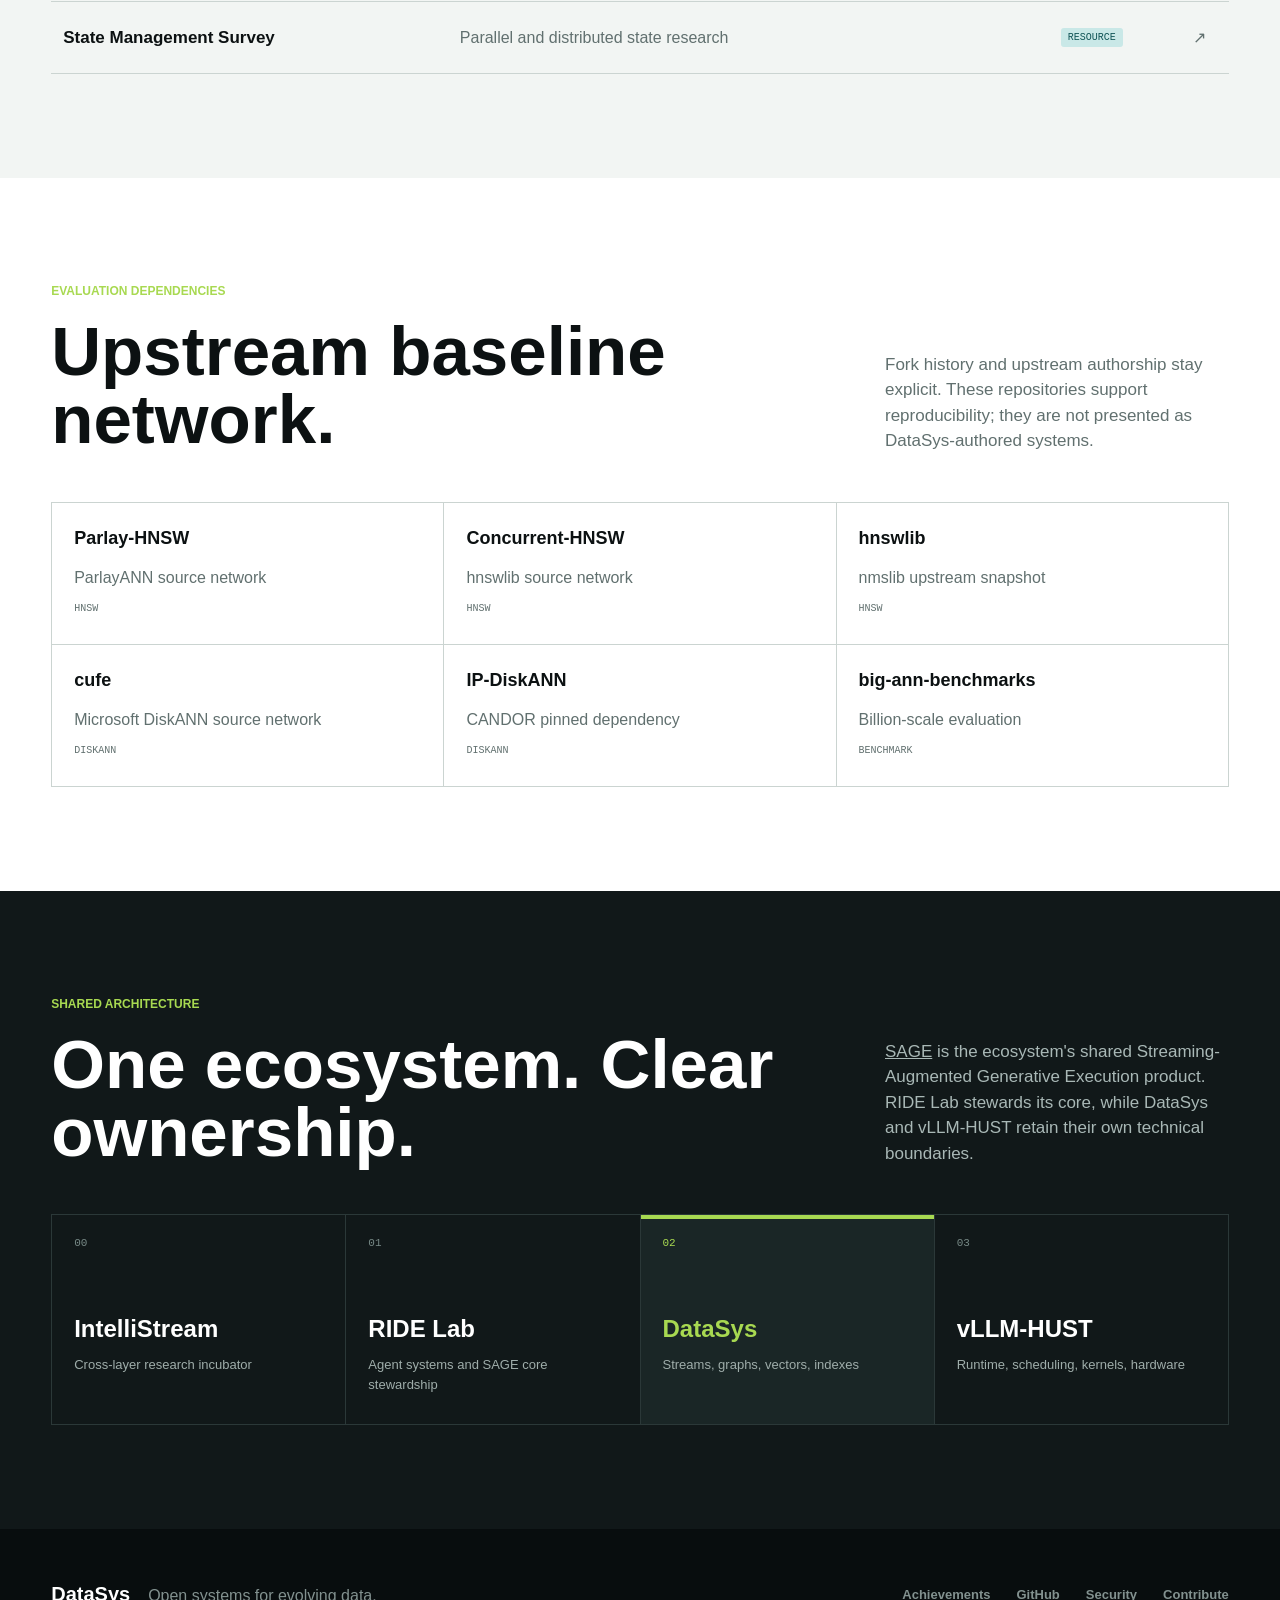
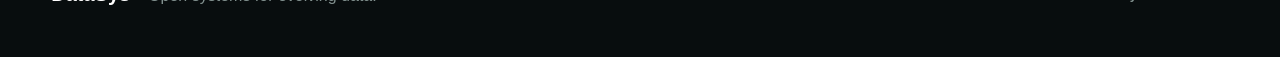
==== commit 3aefcb85: "Polish public research portfolio boundaries" ====
--- a/index.html
+++ b/index.html
@@ -9,7 +9,7 @@
   <title>DataSys | Systems for Evolving Data</title>
   <link rel="canonical" href="https://datasys.sage.org.ai/">
   <link rel="icon" href="favicon.svg" type="image/svg+xml">
-  <link rel="stylesheet" href="styles.css?v=mobile-navigation-20260723">
+  <link rel="stylesheet" href="styles.css?v=public-boundary-20260825">
 </head>
 <body class="portal portal-datasys">
   <header class="site-header">
@@ -121,9 +121,9 @@
     <section class="section research-portfolio" id="research-portfolio">
       <div class="section-head">
         <div><p class="eyebrow">Evolving-data research</p><h2>Eight questions. One data-systems home.</h2></div>
-        <p>These projects study framework-neutral processing, retrieval, indexing, temporal state, and evaluation. Incubating projects retain their current repositories and access boundaries until they satisfy the DataSys graduation contract.</p>
-      </div>
-      <div class="research-grid" data-research-portfolio data-source="./data/research-portfolio.json">
+        <p>These projects study framework-neutral processing, retrieval, indexing, temporal state, and evaluation. Project names and technical roles remain visible throughout incubation; repository links appear only after public release.</p>
+      </div>
+      <div class="research-grid" data-research-portfolio data-source="./data/research-portfolio.json?v=public-boundary-20260825">
         <p class="research-status" data-research-status>Loading the research portfolio…</p>
       </div>
     </section>
@@ -198,7 +198,7 @@
     <div><strong>DataSys</strong><span>Open systems for evolving data.</span></div>
     <nav aria-label="Footer navigation"><a href="./achievements.html">Achievements</a><a href="https://github.com/DataSysResearch">GitHub</a><a href="https://github.com/DataSysResearch/.github/blob/main/SECURITY.md">Security</a><a href="https://github.com/DataSysResearch/.github/blob/main/CONTRIBUTING.md">Contribute</a></nav>
   </footer>
-  <script src="assets/research-portfolio.js"></script>
+  <script src="assets/research-portfolio.js?v=public-boundary-20260825"></script>
   <script src="app.js"></script>
 </body>
 </html>
--- a/styles.css
+++ b/styles.css
@@ -145,6 +145,8 @@
 .research-card h3 { margin: 18px 0 0; font-size: 24px; }
 .research-card p { margin: 0; color: var(--muted); }
 .research-card-role { margin-top: auto; color: #527616; font-size: 12px; font-weight: 800; }
+.research-card-access { color: #176f72; font: 700 10px ui-monospace, SFMono-Regular, Menlo, monospace; text-transform: uppercase; }
+.research-card.is-unlinked .research-card-access { color: #7b5550; }
 .research-status { grid-column: 1 / -1; margin: 0; padding: 28px; color: var(--muted); }
 .filterbar { margin-bottom: 20px; display: flex; gap: 7px; flex-wrap: wrap; }
 .filter { min-height: 40px; padding: 8px 13px; color: var(--muted); background: transparent; border: 1px solid var(--line); border-radius: 4px; font-size: 13px; font-weight: 800; cursor: pointer; }
